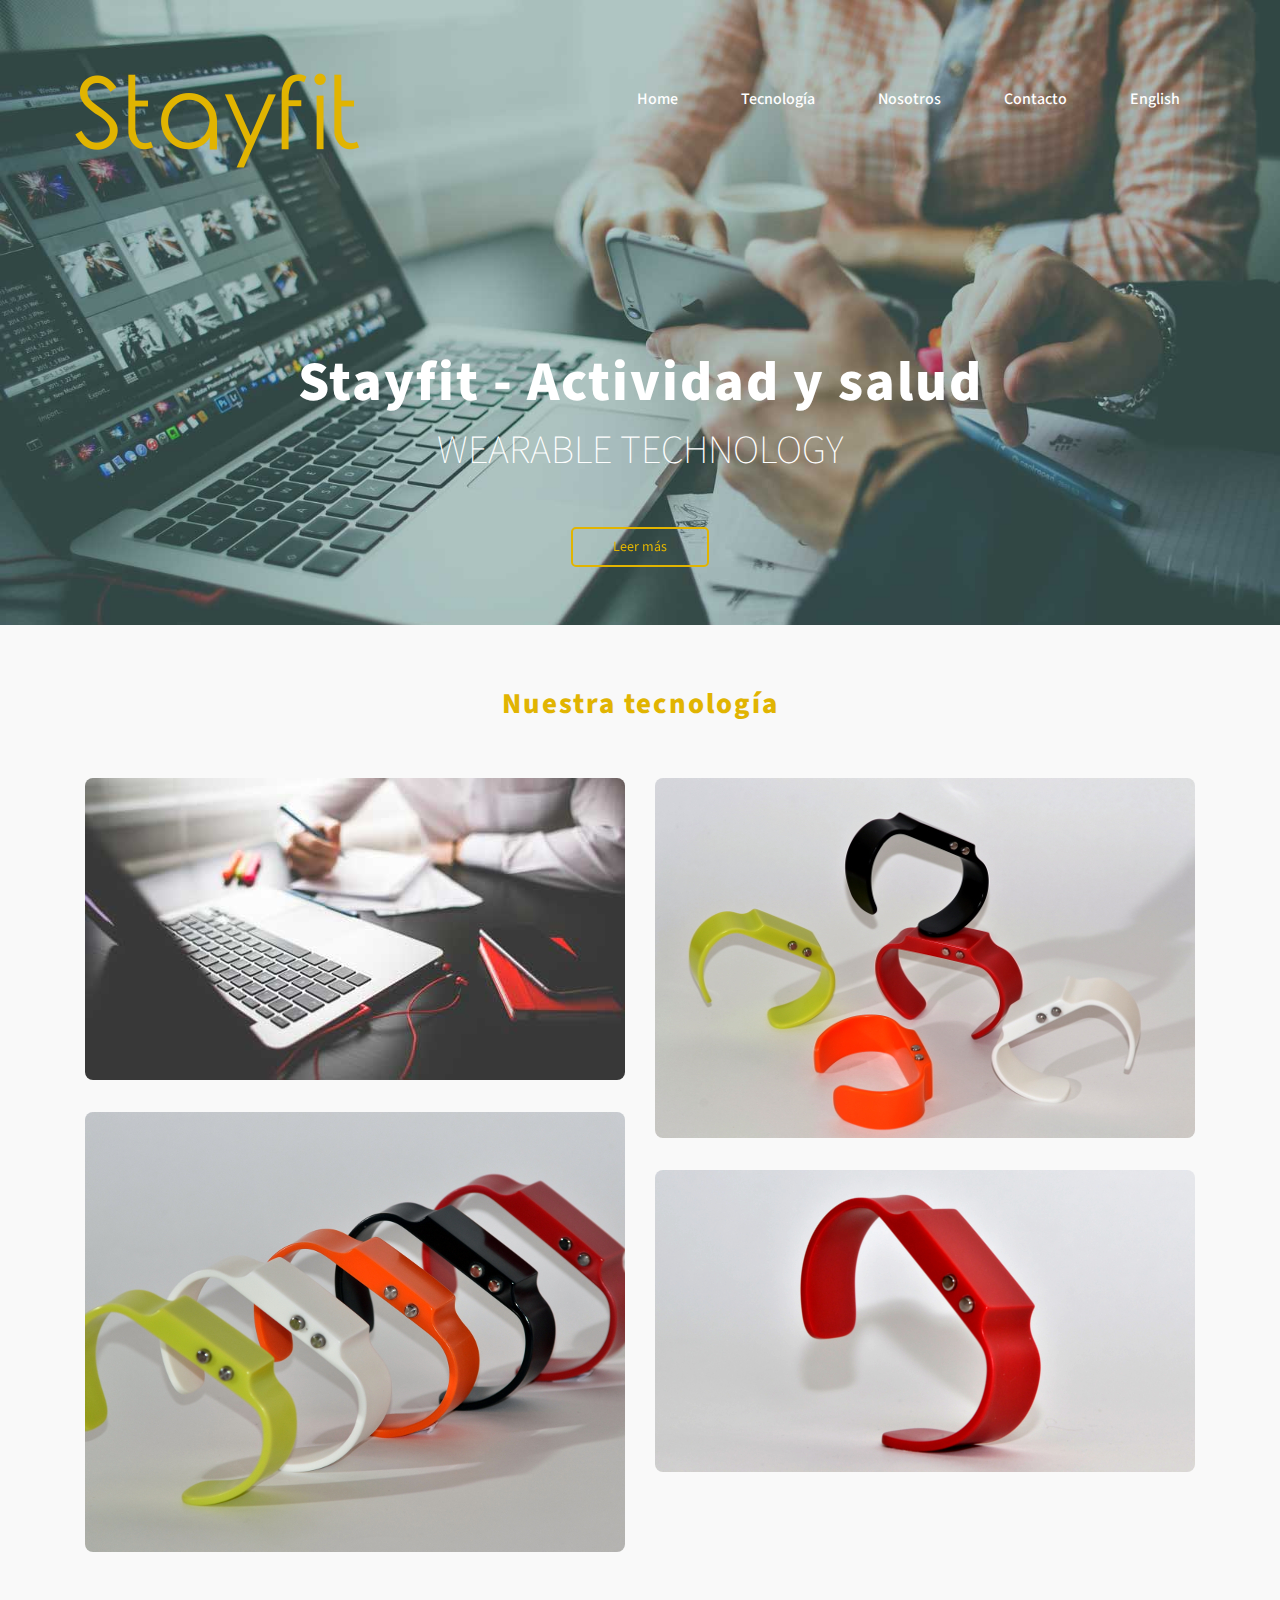
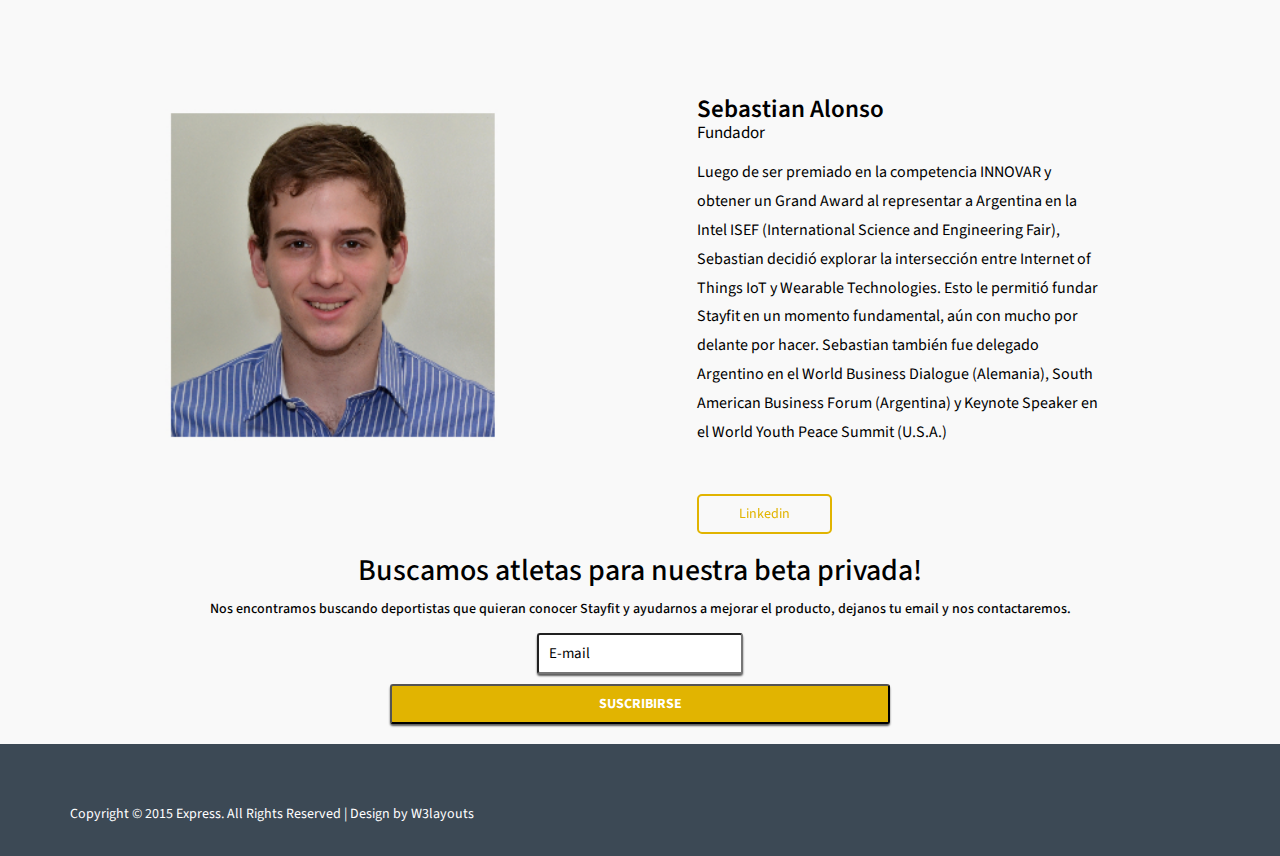
==== index.html @ b3aa637e "added language buttons" ====
<!--
Author: W3layouts
Author URL: http://w3layouts.com
License: Creative Commons Attribution 3.0 Unported
License URL: http://creativecommons.org/licenses/by/3.0/
-->
<!DOCTYPE html>
<html>
<head>
<title>Stayfit - La mejor manera de controlar tu actividad y cuidar tu salud</title>
<link href="css/bootstrap.css" rel="stylesheet" type="text/css" media="all" />
<link href="css/style.css" rel="stylesheet" type="text/css" media="all" />
<link href='http://fonts.googleapis.com/css?family=Source+Sans+Pro:200,300,400,600,700,900,200italic,300italic,400italic,600italic,700italic,900italic' rel='stylesheet' type='text/css'>
<!-- js -->
<script src="js/jquery-1.11.1.min.js"></script>
<!-- //js -->
<!-- for-mobile-apps -->
<meta name="viewport" content="width=device-width, initial-scale=1">
<meta http-equiv="Content-Type" content="text/html; charset=utf-8" />
<meta name="keywords" content="Express Responsive web template, Bootstrap Web Templates, Flat Web Templates, Andriod Compatible web template, 
Smartphone Compatible web template, free webdesigns for Nokia, Samsung, LG, SonyErricsson, Motorola web design" />
<script type="application/x-javascript"> addEventListener("load", function() { setTimeout(hideURLbar, 0); }, false);
		function hideURLbar(){ window.scrollTo(0,1); } </script>
<!-- //for-mobile-apps -->
<!-- start-smoth-scrolling -->
<script type="text/javascript" src="js/move-top.js"></script>
<script type="text/javascript" src="js/easing.js"></script>
<script type="text/javascript">
	jQuery(document).ready(function($) {
		$(".scroll").click(function(event){		
			event.preventDefault();
			$('html,body').animate({scrollTop:$(this.hash).offset().top},1000);
		});
	});
</script>
<!-- start-smoth-scrolling -->
</head>
<body>
<!-- banner -->
	<div class="banner">
		<div class="container">
			<div class="header">
				<div class="logo">
					<a href="index.html"><img src="images/logo.png" alt=" " /></a>
				</div>
				<div class="logo-right">
					<span class="menu"><img src="images/menu.png" alt=" "/></span>
						<nav class="cl-effect-1">
							<ul class="nav1">
								<li class="cap"><a href="index.html" class="act">Home</a></li>
								<li><a href="#portfolio" class="scroll">Tecnología</a></li>
								<li><a href="#about" class="scroll">Nosotros</a></li>
								<li><a href="#optin" class="scroll">Contacto</a></li>
								<li><a href="/en">English</a></li>
							</ul>
						</nav>
				</div>
				<div class="clearfix"> </div>
			</div>
			<!-- script for menu -->
					<script> 
						$( "span.menu" ).click(function() {
						$( "ul.nav1" ).slideToggle( 300, function() {
						 // Animation complete.
						});
						});
					</script>
				<!-- //script for menu -->
			<div class="banner-info">
				<h1>Stayfit - Actividad y salud</h1>
				<p>Wearable Technology</p>
				<div class="read">
					<a href="#" class="hvr-rectangle-out">Leer más</a>
				</div>
			</div>
		</div>
	</div>
<!-- //banner -->
<!-- portfolio -->
	<div id="portfolio" class="portfolio">
		<div class="container">
			<h2>Nuestra tecnología</h2>
			<div class="portfolio-grids">
				<div class="col-md-6 portfolio-grid">	
					<div class="portfolio-grid1">
					<a class="b-link-stripe b-animate-go"  title="">
						<img class="one" src="images/1.jpg" alt=" " title="Science Laboratory" />
						<div class="b-wrapper">
							<h2 class="b-animate b-from-left    b-delay03 ">
								<div class="text-info">
									<h4>Comunidad</h4>
									<p>Estudiá tu rendimiento y planteate desafíos con nuestra app de android. A través de nuestra plataforma podrás correr con tu equipo de amigos y competir en las mejores carreras exclusivas de Stayfit!</p>
								</div>
							</h2>
						</div>
					</a>
					</div>
					<div class="portfolio-grid1">
					<a class="b-link-stripe b-animate-go"  title="">
						<img class="one" src="images/4.jpg" alt=" " title="Science Laboratory" />
						<div class="b-wrapper">
							<h2 class="b-animate b-from-left    b-delay03 ">
								<div class="text-info text-info4">
									<h4>Filosofía Laufzeit</h4>
									<p>Entendemos que a la hora de entrenar necesitas confiar en la tecnología. Nosotros conocemos la situación y preparamos todos nuestros dispositivos con los mas altos niveles de calidad para que siempre puedas confiar en ellos.</p>
								</div>
							</h2>
						</div>
					</a>
					</div>
				</div>
				<div class="col-md-6 portfolio-grid">
					<div class="portfolio-grid1">
					<a class="b-link-stripe b-animate-go"  title="">
						<img class="one" src="images/2.jpg" alt=" " title="Science Laboratory" />
						<div class="b-wrapper">
							<h2 class="b-animate b-from-left    b-delay03 ">
								<div class="text-info text-info2 Forest">
									<h4>Tecnología para todos los días</h4>
									<p>Nuestras pulseras poseen todos los sensores necesarios para que entiendas al máximo tu actividad. Desde acelerómetros a sensores de actividad cardíaca, Stayfit es el compañero ideal para conocer tu actividad física, la calidad de tu sueño y mucho mas.</p>
								</div>
							</h2>
						</div>
					</a>
					</div>
					<div class="portfolio-grid1">
					<a class="b-link-stripe b-animate-go"  title="">
						<img class="one" src="images/3.jpg" alt=" " title="Science Laboratory" />
						<div class="b-wrapper">
							<h2 class="b-animate b-from-left    b-delay03 ">
								<div class="text-info asd">
									<h4>Diseño y simpleza</h4>
									<p>Nuestra misión desde el comienzo fue poner el ojo en lo importante y quitar todo aquello que sobra. Stayfit no es un reloj. Stayfit es el compañero de una vida mas inteligente, en donde tomamos control completo de nuestra salud.</p>
								</div>
							</h2>
						</div>
					</a>
					</div>
				</div>
				<div class="clearfix"> </div>
			</div>
		</div>
	</div>
<link rel="stylesheet" href="css/swipebox.css">
	<script src="js/jquery.swipebox.min.js"></script> 
		<script type="text/javascript">
			jQuery(function($) {
				$(".swipebox").swipebox();
			});
		</script>
<!-- //portfolio -->
<!-- about -->
	<div id="about" class="about">
		<div class="container">
			<div class="about-info">
				<h3>Sebastian Alonso
					<span>Fundador</span></h3>
				<p>Luego de ser premiado en la competencia INNOVAR y obtener un Grand Award al representar a Argentina en la Intel ISEF (International Science and Engineering Fair), Sebastian decidió explorar la intersección entre Internet of Things IoT y Wearable Technologies. Esto le permitió fundar Stayfit en un momento fundamental, aún con mucho por delante por hacer. Sebastian también fue delegado Argentino en el World Business Dialogue (Alemania), South American Business Forum (Argentina) y Keynote Speaker en el World Youth Peace Summit (U.S.A.)</p>
				<div class="read">
					<a href="https://ar.linkedin.com/in/alonsebastian" class="hvr-rectangle-out scroll">Linkedin</a>
				</div>
			</div>
		</div>
	</div>
<!-- //about -->
<!-- Begin MailChimp Signup Form -->
<div id="optin" style="width: 100%; margin:0 auto">
<form action="//alonsebastian.us11.list-manage.com/subscribe/post?u=c02262a2a8865c7e4fb84cb01&amp;id=b937e9f103" method="post" id="mc-embedded-subscribe-form" name="mc-embedded-subscribe-form" class="validate" target="_blank" novalidate>
    <div id="mc_embed_signup_scroll">
<center>
	<h2>Buscamos atletas para nuestra beta privada!</h2>
	<h5 style="padding-top: 15px; padding-bottom:15px; width:80%;">Nos encontramos buscando deportistas que quieran conocer Stayfit y ayudarnos a mejorar el producto, dejanos tu email y nos contactaremos.</h3>
	<input type="email" value="E-mail" name="EMAIL" class="email" id="mce-EMAIL" onfocus="if(this.value==this.defaultValue)this.value='';" onblur="if(this.value=='')this.value=this.defaultValue;">

		<div class="response" id="mce-error-response" style="display:none"></div>
		<div class="response" id="mce-success-response" style="display:none"></div>

    <div style="position: absolute; left: -5000px;"><input type="text" name="b_c02262a2a8865c7e4fb84cb01_b937e9f103" tabindex="-1" value=""></div>
    <div class="clear"><input type="submit" value="Suscribirse" name="subscribe" id="mc-embedded-subscribe" class="button"></div>
    </div>
</center>
</form>
</div>

<!--End mc_embed_signup-->
<!-- footer -->
	<div class="footer">
		<div class="container">
			<div class="footer-left">
				<p>Copyright © 2015 Express. All Rights Reserved | Design by<a href="http://w3layouts.com/"> W3layouts</a></p>
			</div>
<!--
			<div class="footer-right">
				<ul>
					<li><a href="#" class="twitter"> </a></li>
					<li><a href="#" class="in"> </a></li>
					<li><a href="#" class="dribble"> </a></li>
					<li><a href="#" class="be"> </a></li>
				</ul>
			</div>
-->
			<div class="clearfix"> </div>
		</div>
	</div>
<!-- //footer -->
<!-- here stars scrolling icon -->
	<script type="text/javascript">
		$(document).ready(function() {
			/*
				var defaults = {
				containerID: 'toTop', // fading element id
				containerHoverID: 'toTopHover', // fading element hover id
				scrollSpeed: 1200,
				easingType: 'linear' 
				};
			*/
								
			$().UItoTop({ easingType: 'easeOutQuart' });
								
			});
	</script>
<!-- //here ends scrolling icon -->
</body>
</html>
---- css/style.css ----
/*--
Author: W3layouts
Author URL: http://w3layouts.com
License: Creative Commons Attribution 3.0 Unported
License URL: http://creativecommons.org/licenses/by/3.0/
--*/
html, body{
    font-size: 100%;
	background:	#fff;
	font-family: 'Source Sans Pro', sans-serif;
}
body a{
	transition: 0.5s all ease;
	-webkit-transition: 0.5s all ease;
	-moz-transition: 0.5s all ease;
	-o-transition: 0.5s all ease;
	-ms-transition: 0.5s all ease;
}
h1,h2,h3,h4,h5,h6{
	margin:0;			   
}
p{
	margin:0;
}
ul,label{
	margin:0;
	padding:0;
}
body a:hover{
	text-decoration:none;
}
/*-- banner --*/
.banner{
	background:url(../images/banner.jpg) no-repeat 0px 0px;
	background-size:cover;
	-webkit-background-size:cover;
	-moz-background-size:cover;
	-ms-background-size:cover;
	-o-background-size:cover;
	min-height:625px;
}
.header{
	padding:2em 0;
}
.logo{
	float:left
}
.logo a{
	display:block;
}
.logo-right{
	float:right;
}
.logo-right span{
	display:none;
}
.logo-right ul{
	padding:3.5em 0 0 0em;
	margin:0;
}
.logo-right ul li{
	display:inline-block;
	margin:0 15px;
}
.logo-right ul li a{
	font-size:16px;
	text-decoration:none;
	color:#fff;
	font-weight:500;
	
}
.logo-right ul li a:hover{
	color: #e1b401;
	text-decoration:none;
}
.banner-info{
	padding:8em 0 0;
	text-align:center;
}
.banner-info h1{
	font-size: 3.5em;
	margin: 0;
	color: #fff;
	
	font-weight: 800;
	letter-spacing: 2px;
}
.banner-info p{
	font-size: 2.5em;
	margin: .2em 0 0;
	color: #fff;
	
	text-transform: uppercase;
	font-weight: 100;
}
.read{
	margin:3em 0 0;
}
.read a{
	padding: 8px 40px;
	color: #e1b401;
	font-size: 14px;
	text-decoration:none;
	border:2px solid #e1b401;
	border-radius:5px;
	-webkit-border-radius:5px;
	-moz-border-radius:5px;
	-o-border-radius:5px;
	-ms-border-radius:5px;
	
}
.read a:hover{
	text-decoration:none;
	color:#fff;
}
/*-- effect for nav --*/
.cl-effect-1 a::before,
.cl-effect-1 a::after {
	display: inline-block;
	opacity: 0;
	-webkit-transition: -webkit-transform 0.3s, opacity 0.2s;
	-moz-transition: -moz-transform 0.3s, opacity 0.2s;
	transition: transform 0.3s, opacity 0.2s;
}

.cl-effect-1 a::before {
	margin-right: 10px;
	content: '[';
	-webkit-transform: translateX(20px);
	-moz-transform: translateX(20px);
	transform: translateX(20px);
}

.cl-effect-1 a::after {
	margin-left: 10px;
	content: ']';
	-webkit-transform: translateX(-20px);
	-moz-transform: translateX(-20px);
	transform: translateX(-20px);
}

.cl-effect-1 a:hover::before,
.cl-effect-1 a:hover::after,
.cl-effect-1 a:focus::before,
.cl-effect-1 a:focus::after {
	opacity: 1;
	-webkit-transform: translateX(0px);
	-moz-transform: translateX(0px);
	transform: translateX(0px);
}
/*-- //effect --*/
/* Rectangle Out */
.hvr-rectangle-out {
  display: inline-block;
  vertical-align: middle;
  -webkit-transform: translateZ(0);
  transform: translateZ(0);
  box-shadow: 0 0 1px rgba(0, 0, 0, 0);
  -webkit-backface-visibility: hidden;
  backface-visibility: hidden;
  -moz-osx-font-smoothing: grayscale;
  position: relative;
  background:none;
  -webkit-transition-property: color;
  transition-property: color;
  -webkit-transition-duration: 0.3s;
  transition-duration: 0.3s;
}
.hvr-rectangle-out:before {
  content: "";
  position: absolute;
  z-index: -1;
  top: 0;
  left: 0;
  right: 0;
  bottom: 0;
  background:#e1b401;
  -webkit-transform: scale(0);
  transform: scale(0);
  -webkit-transition-property: transform;
  transition-property: transform;
  -webkit-transition-duration: 0.3s;
  transition-duration: 0.3s;
  -webkit-transition-timing-function: ease-out;
  transition-timing-function: ease-out;
	border-radius:5px;
	-webkit-border-radius:5px;
	-moz-border-radius:5px;
	-o-border-radius:5px;
	-ms-border-radius:5px;
}
.hvr-rectangle-out:hover, .hvr-rectangle-out:focus, .hvr-rectangle-out:active {
  color: white;
}
.hvr-rectangle-out:hover:before, .hvr-rectangle-out:focus:before, .hvr-rectangle-out:active:before {
  -webkit-transform: scale(1);
  transform: scale(1);
}
/*-- //banner --*/
/*-- portfolio --*/
.portfolio{
	padding:4em 0;
	background:#f9f9f9;
}
.portfolio h2,.contact h2{
	color:#e1b401;
	font-size:1.8em;
	text-align:center;
	margin:0 0 2em;
	
	font-weight: 800;
	letter-spacing: 2px;
}
.portfolio-grid img{
	width:100%;
	border-radius:8px;
	-webkit-border-radius:8px;
	-moz-border-radius:8px;
	-o-border-radius:8px;
	-ms-border-radius:8px;
}
.portfolio-grid1:nth-child(2){
	margin:2em 0 0;
}
.portfolio-grid1:nth-child(4){
	margin:2em 0 0;
}
/* lt-ie9 */
.b-link-stripe:hover .b-line{
	visibility:visible;
}
.b-link-stripe .b-line1{
	left:0;
}
.b-link-stripe .b-line2{
	left:20%;
	transition-delay:0.1s !important;
	-moz-transition-delay:0.1s !important;
	-ms-transition-delay:0.1s !important;
	-o-transition-delay:0.1s !important;
	-webkit-transition-delay:0.1s !important;
}
.b-link-stripe .b-line3{
	left:40%;
	transition-delay:0.2s !important;
	-moz-transition-delay:0.2s !important;
	-ms-transition-delay:0.2s !important;
	-o-transition-delay:0.2s !important;
	-webkit-transition-delay:0.2s !important;
}
.b-link-stripe .b-line4{
	left:60%;
	transition-delay:0.3s !important;
	-moz-transition-delay:0.3s !important;
	-ms-transition-delay:0.3s !important;
	-o-transition-delay:0.3s !important;
	-webkit-transition-delay:0.3s !important;
}
.b-link-stripe .b-line5{
	left:80%;
	transition-delay:0.4s !important;
	-moz-transition-delay:0.4s !important;
	-ms-transition-delay:0.4s !important;
	-o-transition-delay:0.4s !important;
	-webkit-transition-delay:0.4s !important;
}
.b-link-stripe:hover .b-line{
	opacity:1;
}

/*----- Strip -----*/
.b-link-stripe{
	position:relative;
	display:flex;
	vertical-align:top;
	font-weight: 300;
	overflow:hidden;
}
.b-link-stripe .b-wrapper{
	position:absolute;
	width:100%;
	height:100%;
	top:0;
	left:0;
	overflow:hidden;
}
.b-link-stripe .b-line{
	position:absolute;
	top:0;
	bottom:0;
	width:20%;
	background:rgba(15, 207, 140, 0.9);
	transition:all 0.5s linear;
	-moz-transition:all 0.5s linear;
	-ms-transition:all 0.5s linear;
	-o-transition:all 0.5s linear;
	-webkit-transition:all 0.5s linear;
	opacity:0;
	visibility:hidden;	/* lt-ie9 */
}
/*-- portfolio-img --*/
.b-animate-go{
	text-decoration:none;
}
.b-animate{
	transition: all 0.5s;
	-moz-transition: all 0.5s;
	-ms-transition: all 0.5s;
	-o-transition: all 0.5s;
	-webkit-transition: all 0.5s;
	visibility: hidden;
	
}
.b-animate img{
	margin-top:-40px;
	display: -webkit-inline-box;
}
/* lt-ie9 */
.b-animate-go:hover .b-animate{
	visibility:visible;
}
.b-from-left{
	position:relative;
	left:-100%;
}
.b-animate-go:hover .b-from-left{
	left:0;
}
.b-wrapper:hover {
	background:rgba(225, 180, 1, 0.64);
	transition: 0.5s all;
	-webkit-transition: 0.5s all;
	-o-transition: 0.5s all;
	-moz-transition: 0.5s all;
	-ms-transition: 0.5s all;
}
.text-info{
	padding:3.5em 0 0;
}
.text-info1{
	padding:8.5em 0 0;
}
.text-info4{
	padding:6.9em 0 0;
}
.text-info2{
	padding:5.5em 0 0;
}
.text-info h4{
	color: #fff;
	font-size: 27px;
	letter-spacing: 0px;
	margin: 0 0 0.3em;
	
	font-weight: 600;
}
.text-info p{
	color: #fff;
	font-size: 13px;
	margin: 0;
	
	font-weight: 400;
	letter-spacing: 0px;
}
/*-- //portfolio --*/
/*-- about --*/
.about{
	background:url(../images/5.jpg) no-repeat 0px 0px;
	background-size:cover;
	-webkit-background-size:cover;
	-moz-background-size:cover;
	-ms-background-size:cover;
	-o-background-size:cover;
	min-height:500px;
}
.about-info{
	margin: 5em 0em 0 0em;
	float: right;
	width: 45%;
}
.about h3{
	color:#000;
	font-size:25px;
	margin:0;
	
	font-weight: 600;
}
.about h3 span{
	display:block;
	font-weight:normal;
	font-size:17px;
}
.about-info p{
	color:#000;
	font-size: 16px;
	line-height: 1.8em;
	margin:1em 0 2em;
	
	width:80%;
	font-weight: 400;
}
.read1 a{
	padding: 8px 40px;
  color: #fff;
  font-size: 14px;
  text-decoration: none;
  border: 2px solid #fff;
  border-radius: 5px;
  -webkit-border-radius: 5px;
  -moz-border-radius: 5px;
  -o-border-radius: 5px;
  -ms-border-radius: 5px;
	
}
.read1 a:hover{
	text-decoration:none;
	color:#fff;
}
/*-- //about --*/
/*-- contact --*/
.contact{
	padding:4em 0;
	background:#f9f9f9;
}
.contact-info ul li.first,.contact-info ul li.second {
  border: none;
  list-style: none;
  margin-bottom:25px;
}
.position{
  position:relative;
}
.dot1{
	position:absolute;
	top: 4%;
	left:3.6%;
}
.dot1 span{
	background: url(../images/dot.png) no-repeat 0px 0px;
	display: block;
	height: 30px;
	width: 24px;
}
.dot{
	position:absolute;
	top: 17%;
	left:7.7%;
}
.dot span{
	background: url(../images/dot.png) no-repeat 0px 0px;
	display: block;
	height: 30px;
	width: 24px;
}
.user {
  background:url(../images/men.png) no-repeat -3px 1px #3c4955;
}
.icon, .icon2 {
  height:45px;
  width: 40px;
  display: block;
  float: left;
  border-top-left-radius: 5px;
  -o-border-top-left-radius: 5px;
  -moz-border-top-left-radius: 5px;
  -webkit-border-top-left-radius: 5px;
  border-border-bottom-left-radius: 5px;
  -o-border-bottom-left-radius: 5px;
  -moz-border-bottom-left-radius: 5px;
  -webkit-border-bottom-left-radius: 5px;
   
}
.contact input[type="text"], .contact textarea {
  width: 87%;
  padding: 11.5px 20px;
  color: #a6a5a5;
  font-size: 13px;
  font-weight: 700;
  outline: none;
  background: #f1f1f1;
  font-weight: 600;
  border: 2px solid #3c4955;
  border-left: none;
  border-top-right-radius: 5px;
  -o-border-top-right-radius: 5px;
  -moz-border-top-right-radius: 5px;
  -webkit-border-top-right-radius: 5px;
  -ms-border-bottom-right-radius: 5px;
  -o-border-bottom-right-radius: 5px;
  -moz-border-bottom-right-radius: 5px;
  -webkit-border-bottom-right-radius: 5px;
   
}
.contact textarea {
	resize:none;
	min-height:200px;
	width:94%;
}
.contact input[type="submit"] {
  font-size: 13px;
  font-weight: 500;
  color: #fff;
  cursor: pointer;
  outline: none;
  padding: 10px 10px;
  border:none;
  background:#e1b401;
  border-radius:5px;
  -o-border-radius:5px;
  -webkit-border-radius:5px;
  -moz-border-radius:5px;
  margin-right: 1.6em;
  width:100%;
  
  letter-spacing:2px;
  transition: 0.5s all ease;
	-webkit-transition: 0.5s all ease;
	-moz-transition: 0.5s all ease;
	-o-transition: 0.5s all ease;
	-ms-transition: 0.5s all ease;
}
.contact input[type="submit"]:hover{
	background:#3C4955;
	color:#e1b401;
}
.email {
  background: url(../images/message.png) no-repeat 0px 8px #3c4955;
}
.msg{
	background:url(../images/pen.png) no-repeat 2px 6px #3c4955;
	min-height:200px;
}
.contact-info{
	width:60%;
	margin:0 auto;
}
.first{
	float:left;
	width: 47.66666%;
}
.first:nth-child(2){
	margin-left:1.95em;
}
/*-- //contact --*/
/*-- footer --*/
.footer{
	padding:2em 0;
	background:#3c4955;
}
.footer-left{
	float:left;
}
.footer-left p{
	color:#fff;
	font-size:14px;
	margin:2em 0 0;
	
}
.footer-left p a{
	color:#fff;
}
.footer-left p a:hover{
	color:#48bf72;
	text-decoration:underline;
}
.footer-right{
	float:right;
}
.footer-right ul{
	padding:0;
	margin:0;
}
.footer-right ul li{
	display:inline-block;
	margin:0 10px;
}
.footer-right ul li a.twitter{
	background: url(../images/img-sp.png) no-repeat -93px -10px;
	display: block;
	width: 52px;
	height: 59px;
}
.footer-right ul li a.twitter:hover{
	background: url(../images/img-sp.png) no-repeat -14px -10px;
	display: block;
}
.footer-right ul li a.in{
	background: url(../images/img-sp.png) no-repeat -93px -79px;
	display: block;
	width: 52px;
	height: 59px;
}
.footer-right ul li a.in:hover{
	background: url(../images/img-sp.png) no-repeat -14px -79px;
	display: block;
}
.footer-right ul li a.dribble{
	background: url(../images/img-sp.png) no-repeat -93px -147px;
	display: block;
	width: 52px;
	height: 59px;
}
.footer-right ul li a.dribble:hover{
	background: url(../images/img-sp.png) no-repeat -16px -147px;
	display: block;
}
.footer-right ul li a.be{
	background: url(../images/img-sp.png) no-repeat -93px -217px;
	display: block;
	width: 52px;
	height: 59px;
}
.footer-right ul li a.be:hover{
	background: url(../images/img-sp.png) no-repeat -16px -217px;
	display: block;
}
/*-- //footer --*/
/*-- to-top --*/
#toTop {
	display: none;
	text-decoration: none;
	position: fixed;
	bottom: 20px;
	right: 2%;
	overflow: hidden;
	z-index: 999; 
	width: 32px;
	height: 32px;
	border: none;
	text-indent: 100%;
	background: url(../images/arrow.png) no-repeat 0px 0px;
}
#toTopHover {
	width: 32px;
	height: 32px;
	display: block;
	overflow: hidden;
	float: right;
	opacity: 0;
	-moz-opacity: 0;
	filter: alpha(opacity=0);
}
/*-- //to-top --*/
/*-----start-responsive-design------*/
@media (max-width:1280px){
	.dot {
	  left: 8%;
	}
	.dot1 {
	  left: 3.9%;
	}
}
@media (max-width:1024px){
	.banner-info h1 {
		font-size: 3em;
	}
	.banner-info p {
		font-size: 2em;
	}
	.banner-info {
		padding: 7em 0 0;
	}
	.banner {
	  min-height: 565px;
	}
	.about-info p {
		width: 100%;
	}
	.about-info {
	  margin: 2em 0em 0 0em;
	  width: 37%;
	}
	.about {
	  min-height: 320px;
	}
	.contact-info {
		width: 70%;
	}
	.first:nth-child(2) {
	  margin-left: 1.8em;
	}
	.contact textarea {
	  width: 93.5%;
	}
}
@media (max-width:768px){
	.logo-right ul li {
	  margin: 0 5px;
	}
	.banner-info h1 {
	  font-size:2em;
	}
	.banner-info {
	  padding: 5em 0 0;
	}
	.banner-info p {
	  font-size: 1.9em;
	}
	.banner {
	  min-height: 500px;
	}
	.b-link-stripe {
		display: inline-block;
	}
	.portfolio-grid1:nth-child(2) {
	  margin:1em 0;
	}
	.text-info h4 {
		font-size: 24px;
	}
	.text-info {
	  padding:5em 0 0;
	}
	.portfolio-grid {
	  width: 50%;
	  float: left;
	}
	.text-info1 {
	  padding: 8em 0 0;
	}
	.Forest{
		padding:5em 0 0;
	}
	.about-info {
	  margin: 4em 0em 0 0em;
	  width: 100%;
	  float: none;
	  text-align: center;
	}
	.read1 a {
	  color: #fff;
	  border: 2px solid #fff;
	}
	.contact-info {
	  width: 90%;
	}
	.footer-left {
	  float: none;
	  text-align: center;
	  margin-bottom: 1em;
	}
	.footer-right {
	  float: none;
	  text-align: center;
	}
	.asd {
	  padding: 4em 0 0;
	}
}
@media (max-width:736px){
	.contact input[type="text"], .contact textarea {
		width: 86%;
	}
	.first {
       width: 46%;
     }
	.first:nth-child(2) {
	  margin-left: 2.65em;
	}
	.contact textarea {
	  width: 93.5%;
	}
}
@media (max-width:667px){
	.logo-right ul {
	  padding: 3em 0 0 0em;
	}
	.banner-info h1 {
	  font-size: 2.4em;
	}
	.banner-info p {
	  font-size: 1.3em;
	}
	.text-info {
	  padding: 4.5em 0 0;
	}
	.text-info1 {
	  padding: 8em 0 0;
	}
	.contact-info {
	  width:98%;
	}
	.contact textarea {
	  width: 93%;
	}
	.first:nth-child(2) {
	  margin-left: 2.5em;
	}
}
@media (max-width: 640px){
	.logo-right ul li {
	  margin: 0;
	}
	.header {
	  padding: 1em 0;
	}
	.banner-info h1 {
	  font-size:1.8em;
	}
	.banner-info {
	  padding: 4em 0 0;
	}
	.banner {
	  min-height: 395px;
	}
	.portfolio,.contact {
	  padding: 3em 0;
	}
	.text-info1 {
	  padding: 8em 0 0;
	}
	.Forest{
		padding:5em 0 0;
	}
	.contact input[type="text"], .contact textarea {
	  width: 84%;
	}
	.first:nth-child(2) {
	  margin-left: 2.4em;
	}
	.dot {
	  left: 9.5%;
	}
	 .contact textarea {
	    width: 91.5%;
	}
	.dot1 {
	  left: 4.5%;
	}
	.asd {
	  padding: 4em 0 0;
	}
	.about {
      min-height: 370px;
    }
}
@media (max-width: 600px){
	.contact input[type="text"], .contact textarea {
	  width: 84%;
	}
	.first:nth-child(2) {
	  margin-left: 2.3em;
	}
	 .contact textarea {
	  width: 92%;
	}
}
@media (max-width:568px){
	.contact input[type="text"], .contact textarea {
	  width: 83%;
	}
	.first:nth-child(2) {
	  margin-left: 2.1em;
	}
	.contact-info {
	  width: 97%;
	}
	 .contact textarea {
	  width: 92%;
	}
}
@media (max-width:480px){
	.logo {
	  float: left;
	  width: 29%;
	}
	.banner-info {
      padding: 2em 0 0;
    }
	.logo img{
		width:100%;
	}
	.logo-right ul.nav1 li {
		display: inline-block;
		margin: 0;
		width: 100%;
		padding: 17px 1em;
		text-align: center;
		}
	.logo-right ul {
		position: absolute;
		padding: 0;
		margin: 0;
		left: 2%;
		width: 96%;
		z-index: 999;
		}
	span.menu {
		display: block;
		cursor: pointer;
		width: 100%;
		position: relative;
		text-align:right;
		margin: 3px 0;
		}
	ul.nav1{
		display:none;
		background:#48BF72;
		margin-top:2em;
		}
	.logo-right {
	  margin-top: 1.2em;
	}
	.banner-info h1 {
	  font-size: 1.5em;
	}
	.banner-info p {
	  font-size: 1.2em;
	}
	.read a,.read1 a {
	  padding: 7px 30px;
	  font-size: 13px;
	}
	.read {
	  margin: 2em 0 0;
	}
	.banner {
	   min-height: 330px;
	}
	.portfolio, .contact {
	}
    .portfolio h2, .contact h2 {
		margin: 0 0 1em;
	}
	.about h3 {
		font-size: 20px;
	}
	.about-info {
		margin: 2em 0em 0 0em;
	}
	.about h3 span {
	  font-size: 16px;
	}
	.about {
	  min-height: 360px;
	}
	.first {
	  width: 100%;
	  float: none;
	}
	.contact input[type="text"], .contact textarea {
	  width: 90%;
	}
	.dot {
	  left: 6.3%;
	}
	.first:nth-child(2) {
	  margin-left: 0;
	}
	.contact textarea {
	  width: 90%;
	}
	.dot1 {
	  left: 6.4%;
	}
	.footer {
		padding: 0em 0 2em;
	}
	.logo-right ul li a:hover {
		color: #000;
	}
	.col-md-6.portfolio-grid {
      padding: 0 5px;
    }
}
@media (max-width: 414px){
	.contact input[type="text"], .contact textarea {
	  width: 88%;
	}
	.logo {
	  width: 35%;
	}
}
@media (max-width:384px){
	.contact input[type="text"], .contact textarea {
	  width: 87%;
	}
	.contact-info {
	  width: 96%;
	}
}
@media (max-width:320px){
	.logo-right span img {
	  width: 100%;
	}
	.logo-right {
	  width: 15%;
	}
	.logo {
	  width: 42%;
	}
	.logo-right {
	  margin-top: 1em;
	}
	.banner-info h1 {
	  font-size: 1.3em;
	  letter-spacing: 0px;
	}
	.banner-info {
	  padding: 3em 0 0;
	}
	.banner-info p {
	  font-size: 1em;
	}
	.read a, .read1 a {
	  padding: 5px 15px;
	  font-size: 11px;
	}
	.read {
	  margin: 1.5em 0 0;
	}
	.banner {
	  min-height: 285px;
	}
	.portfolio h2, .contact h2 {
	  font-size: 1.6em;
	  letter-spacing: 0px;
	}
	.text-info h4 {
	  margin: 0 0 .1em;
	  font-size: 20px;
	}
	.text-info {
	  padding: 3em 0 0;
	}
	.text-info1 {
	  padding: 5.5em 0 0;
	}
	.Forest {
	  padding: 3em 0 0;
	}
	.about {
	  min-height:430px;
	}
	.contact input[type="text"], .contact textarea {
	  width: 84%;
	}
	.dot {
	  left: 9.9%;
	}
	.dot1 {
	  left: 9.8%;
	}
	.contact-info ul li.first, .contact-info ul li.second {
	  margin-bottom: 13px;
	}
	.asd {
	  padding: 2em 0 0;
	}
	.col-md-6.portfolio-grid {
	  padding:2px;
	}
	.footer-right ul li{
	  margin:0 5px;
    }
    .about h3 {
	  color: #fff;
	}
   .about p{
	  color: #fff;
   }
}
#optin {
	background: #f9f9f9 url(images/gloss.png) no-repeat bottom center;
	color: #000;
	padding: 20px 15px;
}
	#optin input {
		font-size: 15px;
		margin-bottom: 10px;
		padding: 8px 10px;
		border-radius: 3px;
		-moz-border-radius: 3px;
		-webkit-border-radius: 3px;
		box-shadow: 0 2px 2px #5a5a5a;
		-moz-box-shadow: 0 2px 2px #5a5a5a;
		-webkit-box-shadow: 0 2px 2px #5a5a5a
	}
		#optin input.email { background: #fff 10px center;}
		#optin input[type="submit"] {
			background: #e1b401 repeat-x top;
			color: #fff;
			cursor: pointer;
			font-size: 14px;
			font-weight: bold;
			padding: 8px 0;
			text-transform: uppercase;
			width: 40%;
			margin:0 auto;
		}
---- css/swipebox.css ----
.swipebox-overflow-hidden {
  overflow: hidden!important;
}

#swipebox-overlay img {
  border: none!important;
  width:50% !important;
}

#swipebox-overlay {
  width: 100%!important;
  height: 100%;
  position: fixed;
  top: 0;
  left: 0;
  opacity: 0;
  z-index: 9999;
  overflow: hidden;
  display: none;
  -webkit-user-select: none;
  -moz-user-select: none;
  user-select: none;
}

#swipebox-slider {
  height: 100%;
  left: 0;
  top: 0;
  width: 100%;
  white-space: nowrap;
  position: absolute;
}

#swipebox-slider .slide {
  background: url(../images/loader.gif) no-repeat center center;
  height: 100%;
  line-height: 1px;
  text-align: center;
  width: 100%;
  display: inline-block;
}

#swipebox-slider .slide:before {
  content: "";
  display: inline-block;
  height: 50%;
  width: 1px;
  margin-right: -1px;
}

#swipebox-slider .slide img {
  display: inline-block;
  max-height: 100%;
  max-width: 100%;
  width: auto;
  height: auto;
  vertical-align: middle;
}

#swipebox-action, #swipebox-caption {
  position: absolute;
  left: 0;
  z-index: 999;
  height: 50px;
  width: 100%;
}

#swipebox-action {
  bottom: -50px;
}
#swipebox-action.visible-bars {
  bottom: 0;
}

#swipebox-action.force-visible-bars {
  bottom: 0!important;
}

#swipebox-caption {
  top: -50px;
  text-align: center;
}
#swipebox-caption.visible-bars {
  top: 0;
}

#swipebox-caption.force-visible-bars {
  top: 0!important;
}

#swipebox-action #swipebox-prev, #swipebox-action #swipebox-next,
#swipebox-action #swipebox-close {
  background-image: url(../images/icons.png);
  background-repeat: no-repeat;
  border: none!important;
  text-decoration: none!important;
  cursor: pointer;
  position: absolute;
  width: 50px;
  height: 50px;
  top: 0;
}

#swipebox-action #swipebox-close {
  background-position: 15px 12px;
  left: 40px;
}

#swipebox-action #swipebox-prev {
  background-position: -32px 13px;
  right: 100px;
}

#swipebox-action #swipebox-next {
  background-position: -78px 13px;
  right: 40px;
}

#swipebox-action #swipebox-prev.disabled,
#swipebox-action #swipebox-next.disabled {
  filter: progid:DXImageTransform.Microsoft.Alpha(Opacity=30);
  opacity: 0.3;
}

#swipebox-slider.rightSpring {
  -moz-animation: rightSpring 0.3s;
  -webkit-animation: rightSpring 0.3s;
}

#swipebox-slider.leftSpring {
  -moz-animation: leftSpring 0.3s;
  -webkit-animation: leftSpring 0.3s;
}

@-moz-keyframes rightSpring {
  0% {
    margin-left: 0px;
  }

  50% {
    margin-left: -30px;
  }

  100% {
    margin-left: 0px;
  }
}

@-moz-keyframes leftSpring {
  0% {
    margin-left: 0px;
  }

  50% {
    margin-left: 30px;
  }

  100% {
    margin-left: 0px;
  }
}

@-webkit-keyframes rightSpring {
  0% {
    margin-left: 0px;
  }

  50% {
    margin-left: -30px;
  }

  100% {
    margin-left: 0px;
  }
}

@-webkit-keyframes leftSpring {
  0% {
    margin-left: 0px;
  }

  50% {
    margin-left: 30px;
  }

  100% {
    margin-left: 0px;
  }
}

/* Skin 
--------------------------*/
#swipebox-overlay {
  background:rgba(13, 13, 13, 0.88);
}

#swipebox-action, #swipebox-caption {
  text-shadow: 1px 1px 1px black;
  background-color: #0d0d0d;
  background-image: -webkit-gradient(linear, 50% 0%, 50% 100%, color-stop(0%, #0d0d0d), color-stop(100%, #000000));
  background-image: -webkit-linear-gradient(#0d0d0d, #000000);
  background-image: -moz-linear-gradient(#0d0d0d, #000000);
  background-image: -o-linear-gradient(#0d0d0d, #000000);
  background-image: linear-gradient(#0d0d0d, #000000);
  -webkit-box-shadow: 0 1px 1px 1px #212121, inset 0 1px 1px 1px black;
  -moz-box-shadow: 0 1px 1px 1px #212121, inset 0 1px 1px 1px black;
  box-shadow: 0 1px 1px 1px #212121, inset 0 1px 1px 1px black;
  filter: progid:DXImageTransform.Microsoft.Alpha(Opacity=95);
  opacity: 0.95;
}

#swipebox-action {
  -webkit-box-shadow: 0 -1px -1px 1px #212121, inset 0 -1px -1px 1px black;
  -moz-box-shadow: 0 -1px -1px 1px #212121, inset 0 -1px -1px 1px black;
  box-shadow: 0 -1px -1px 1px #212121, inset 0 -1px -1px 1px black;
}

#swipebox-caption {
  color: white!important;
  font-size: 15px;
  line-height: 43px;
  font-family: Helvetica, Arial, sans-serif;
}
@media(max-width:768px){
  #swipebox-slider .slide img {
  display: inline-block;
  max-height: 100%;
  max-width: 91%;
  }
}
@media(max-width:480px){
#swipebox-overlay img {
	  width: 80%!important;
	}
}
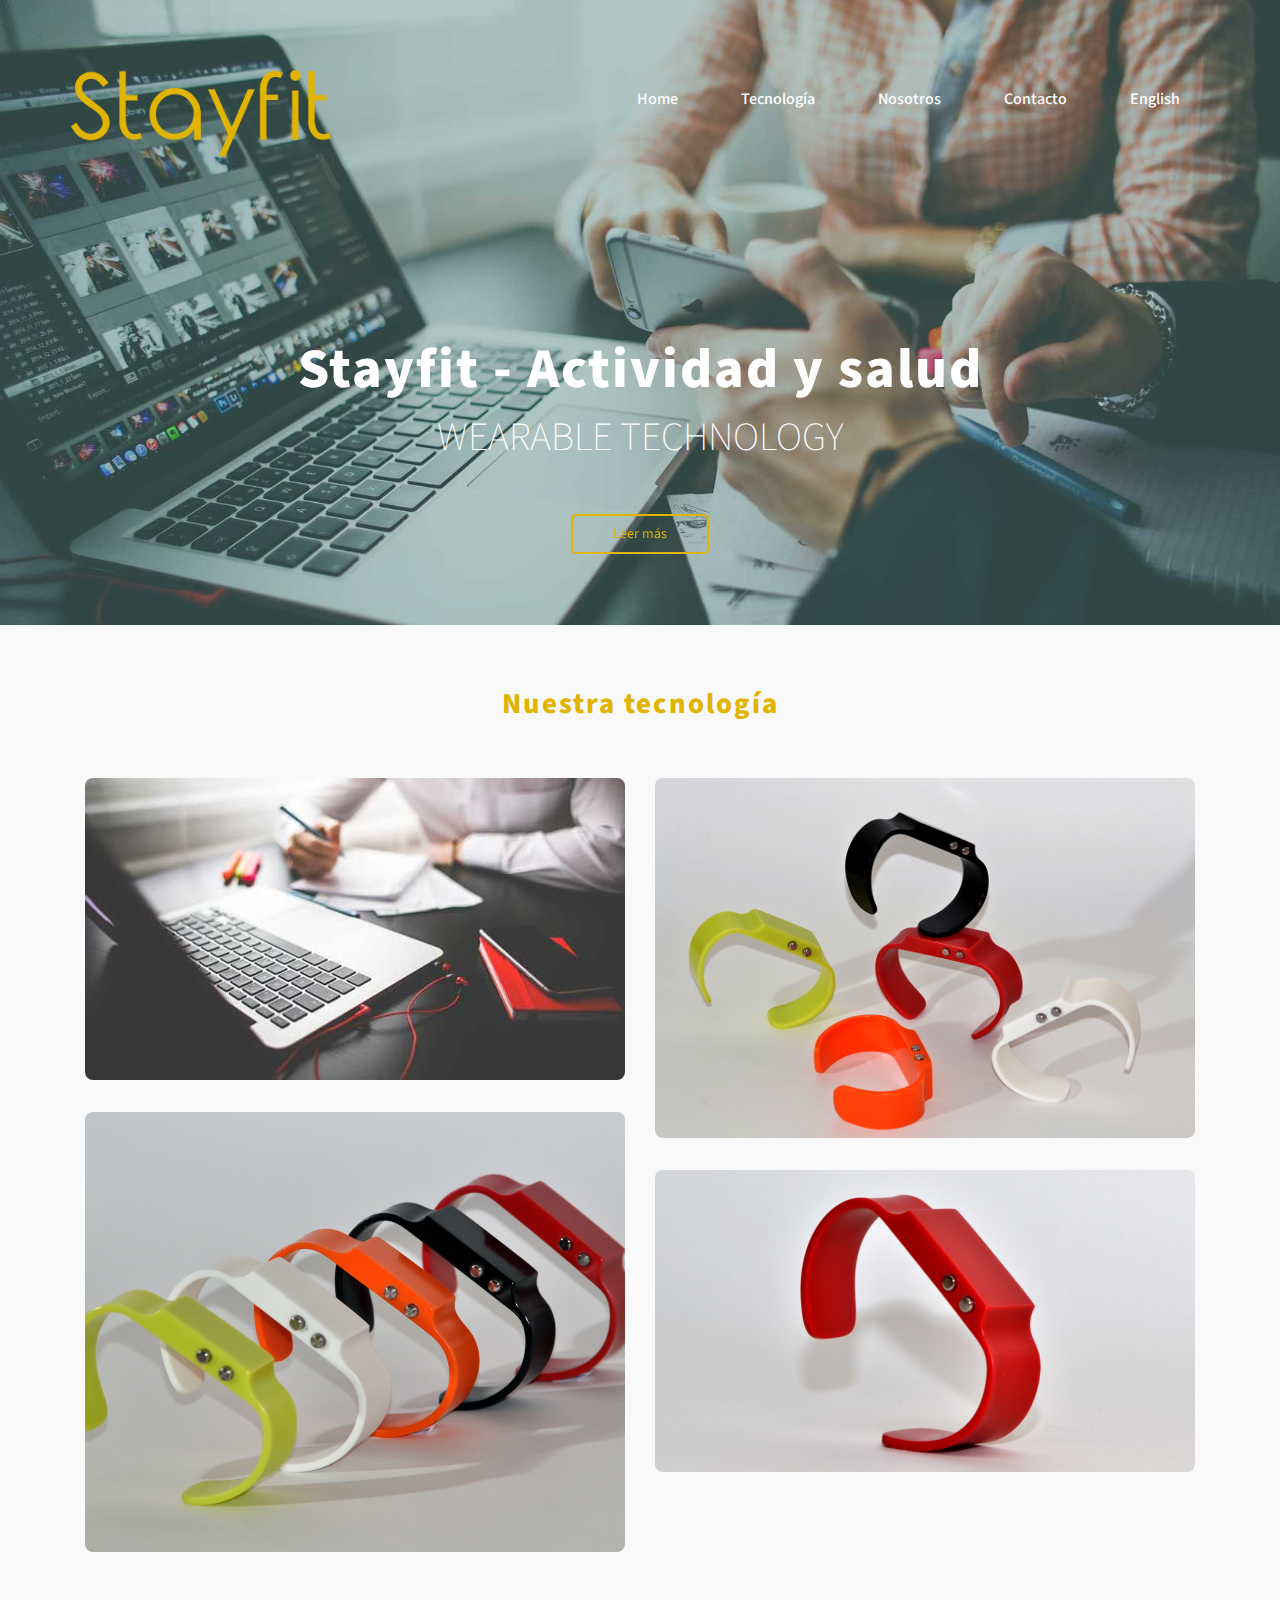
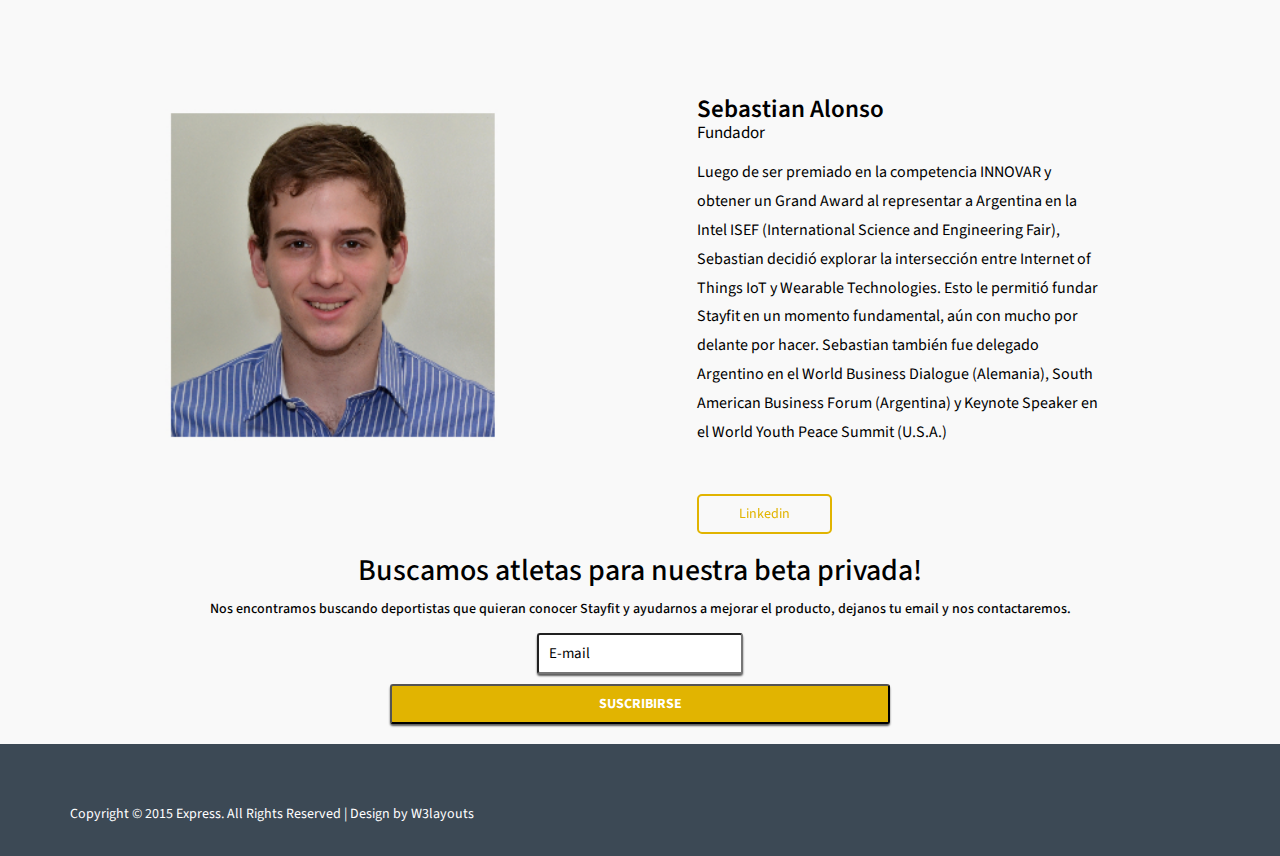
==== commit 54da4d56: "lalalala" ====
--- a/index.html
+++ b/index.html
@@ -87,7 +87,7 @@
 						<img class="one" src="images/1.jpg" alt=" " title="Science Laboratory" />
 						<div class="b-wrapper">
 							<h2 class="b-animate b-from-left    b-delay03 ">
-								<div class="text-info">
+								<div class="text-info" style="width:95%; margin:0 auto;">
 									<h4>Comunidad</h4>
 									<p>Estudiá tu rendimiento y planteate desafíos con nuestra app de android. A través de nuestra plataforma podrás correr con tu equipo de amigos y competir en las mejores carreras exclusivas de Stayfit!</p>
 								</div>
@@ -100,7 +100,7 @@
 						<img class="one" src="images/4.jpg" alt=" " title="Science Laboratory" />
 						<div class="b-wrapper">
 							<h2 class="b-animate b-from-left    b-delay03 ">
-								<div class="text-info text-info4">
+								<div class="text-info text-info4" style="width:95%; margin:0 auto;">
 									<h4>Filosofía Laufzeit</h4>
 									<p>Entendemos que a la hora de entrenar necesitas confiar en la tecnología. Nosotros conocemos la situación y preparamos todos nuestros dispositivos con los mas altos niveles de calidad para que siempre puedas confiar en ellos.</p>
 								</div>
@@ -115,7 +115,7 @@
 						<img class="one" src="images/2.jpg" alt=" " title="Science Laboratory" />
 						<div class="b-wrapper">
 							<h2 class="b-animate b-from-left    b-delay03 ">
-								<div class="text-info text-info2 Forest">
+								<div class="text-info text-info2 Forest" style="width:95%; margin:0 auto;">
 									<h4>Tecnología para todos los días</h4>
 									<p>Nuestras pulseras poseen todos los sensores necesarios para que entiendas al máximo tu actividad. Desde acelerómetros a sensores de actividad cardíaca, Stayfit es el compañero ideal para conocer tu actividad física, la calidad de tu sueño y mucho mas.</p>
 								</div>
@@ -128,7 +128,7 @@
 						<img class="one" src="images/3.jpg" alt=" " title="Science Laboratory" />
 						<div class="b-wrapper">
 							<h2 class="b-animate b-from-left    b-delay03 ">
-								<div class="text-info asd">
+								<div class="text-info asd" style="width:95%; margin:0 auto;">
 									<h4>Diseño y simpleza</h4>
 									<p>Nuestra misión desde el comienzo fue poner el ojo en lo importante y quitar todo aquello que sobra. Stayfit no es un reloj. Stayfit es el compañero de una vida mas inteligente, en donde tomamos control completo de nuestra salud.</p>
 								</div>
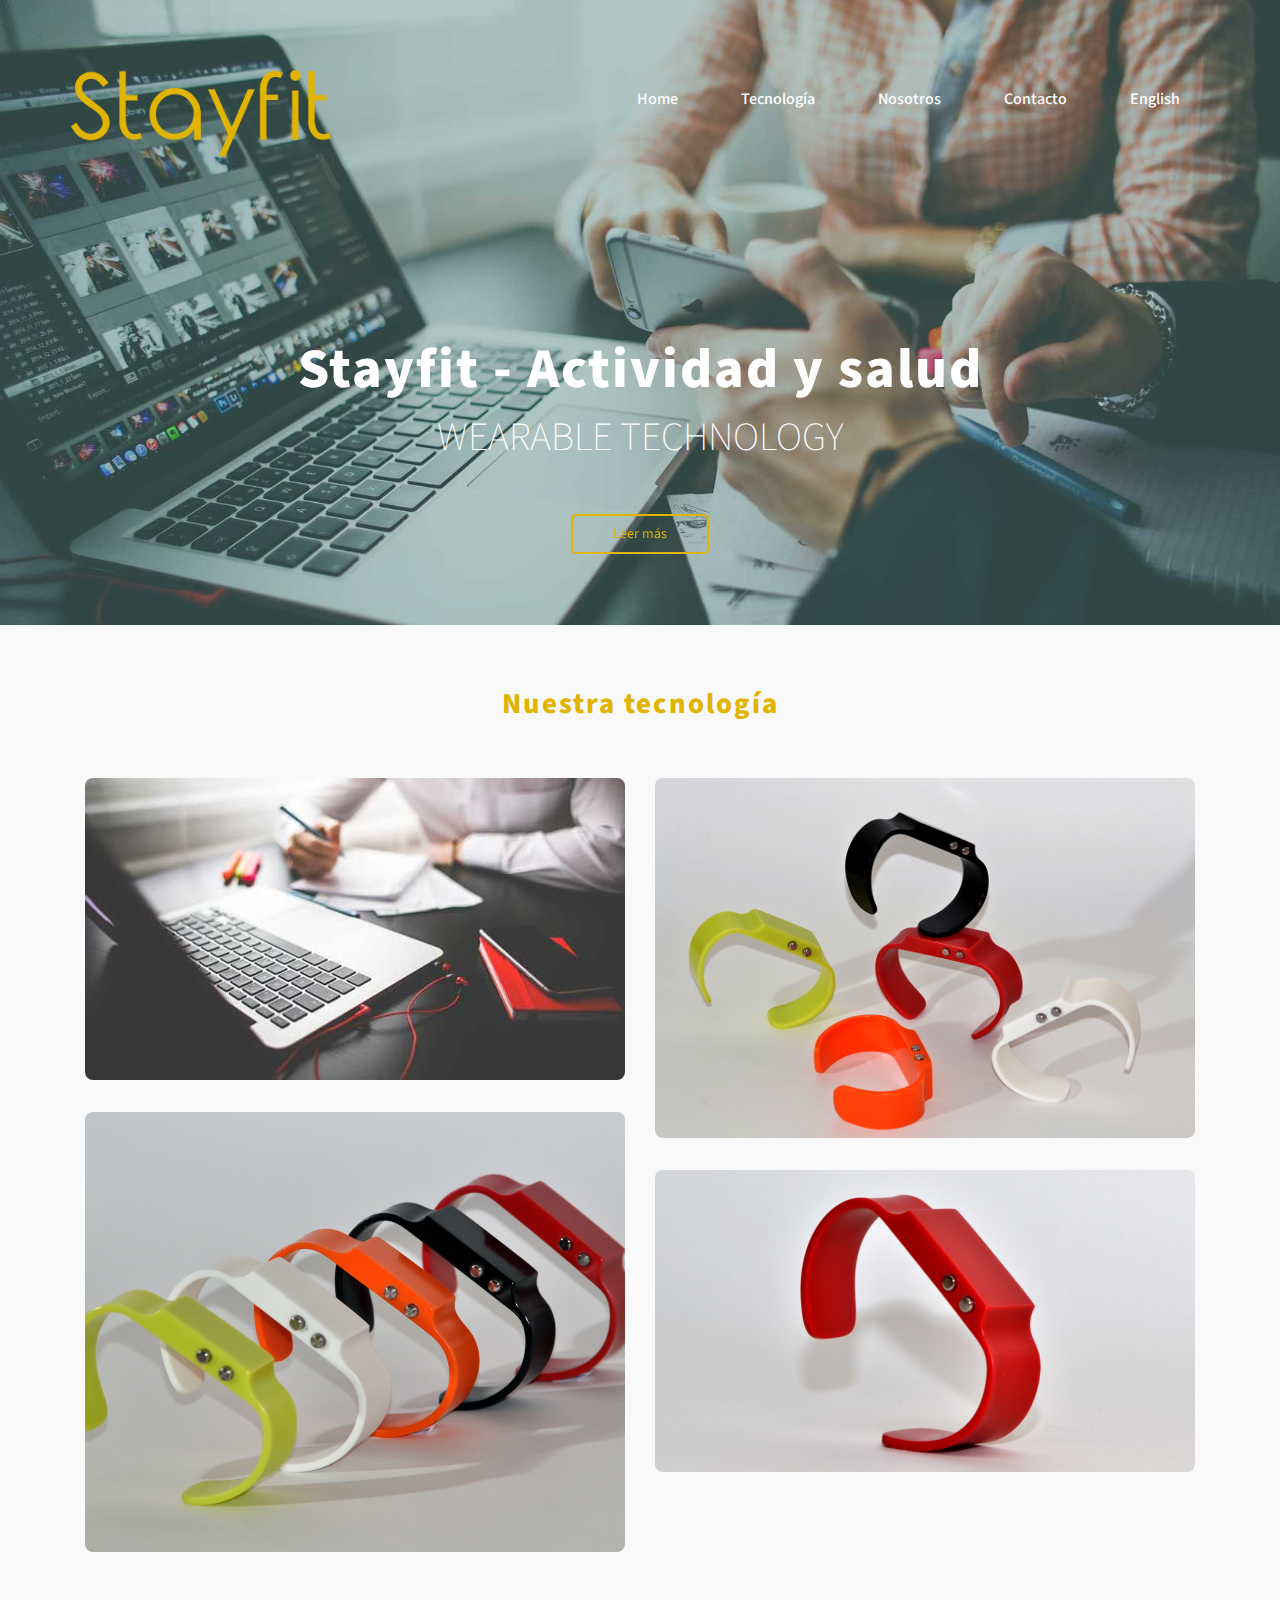
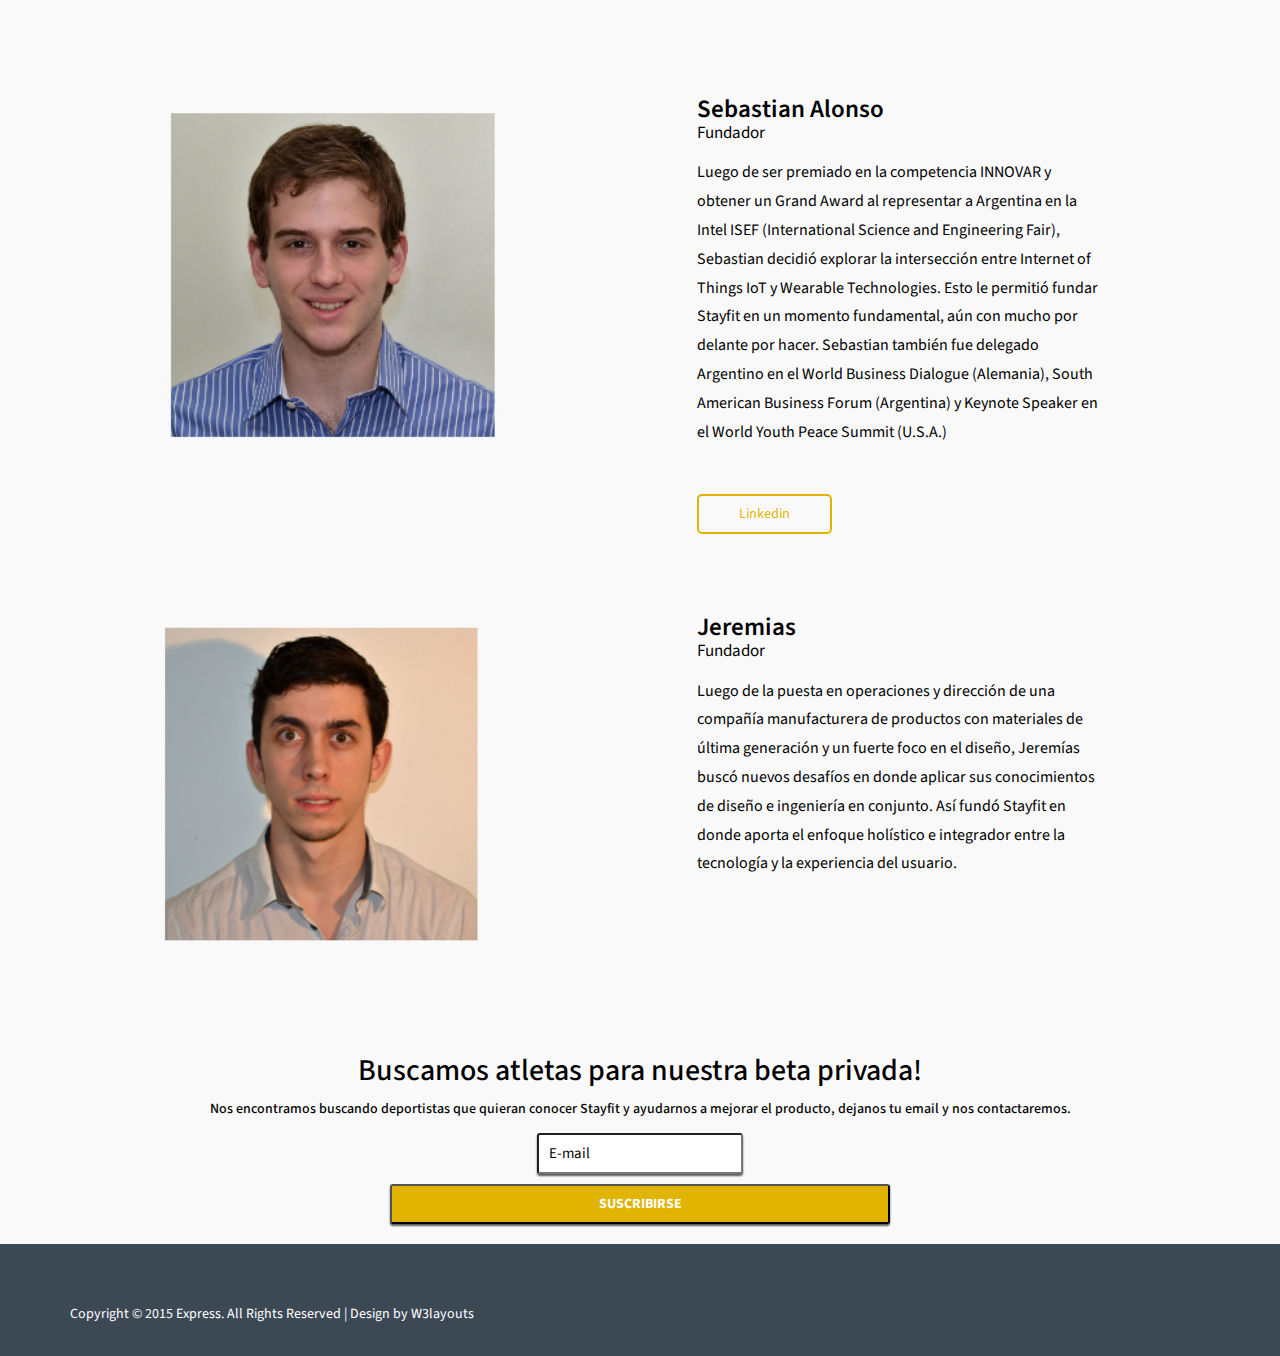
==== commit 504ba385: "added jere to the site" ====
--- a/index.html
+++ b/index.html
@@ -150,7 +150,7 @@
 		</script>
 <!-- //portfolio -->
 <!-- about -->
-	<div id="about" class="about">
+	<div id="about" class="about aboutseba">
 		<div class="container">
 			<div class="about-info">
 				<h3>Sebastian Alonso
@@ -159,6 +159,19 @@
 				<div class="read">
 					<a href="https://ar.linkedin.com/in/alonsebastian" class="hvr-rectangle-out scroll">Linkedin</a>
 				</div>
+			</div>
+		</div>
+	</div>
+	<div class="about aboutjere">
+		<div class="container">
+			<div class="about-info">
+				<h3>Jeremias
+					<span>Fundador</span></h3>
+				<p>Luego de la puesta en operaciones y dirección de una compañía manufacturera de productos con materiales de última generación y un fuerte foco en el diseño, Jeremías buscó nuevos desafíos en donde aplicar sus conocimientos de diseño e ingeniería en conjunto. Así fundó Stayfit en donde aporta el enfoque holístico e integrador entre la tecnología y la experiencia del usuario.</p>
+<!--				<div class="read">
+					<a href="https://ar.linkedin.com/in/alonsebastian" class="hvr-rectangle-out scroll">Linkedin</a>
+				</div>
+-->
 			</div>
 		</div>
 	</div>
--- a/css/style.css
+++ b/css/style.css
@@ -364,8 +364,13 @@
 }
 /*-- //portfolio --*/
 /*-- about --*/
+.aboutseba{
+	background:url(../images/5.jpg) no-repeat 0px 0px;
+}
+.aboutjere{
+	background:url(../images/6.jpg) no-repeat 0px 0px;
+}
 .about{
-	background:url(../images/5.jpg) no-repeat 0px 0px;
 	background-size:cover;
 	-webkit-background-size:cover;
 	-moz-background-size:cover;
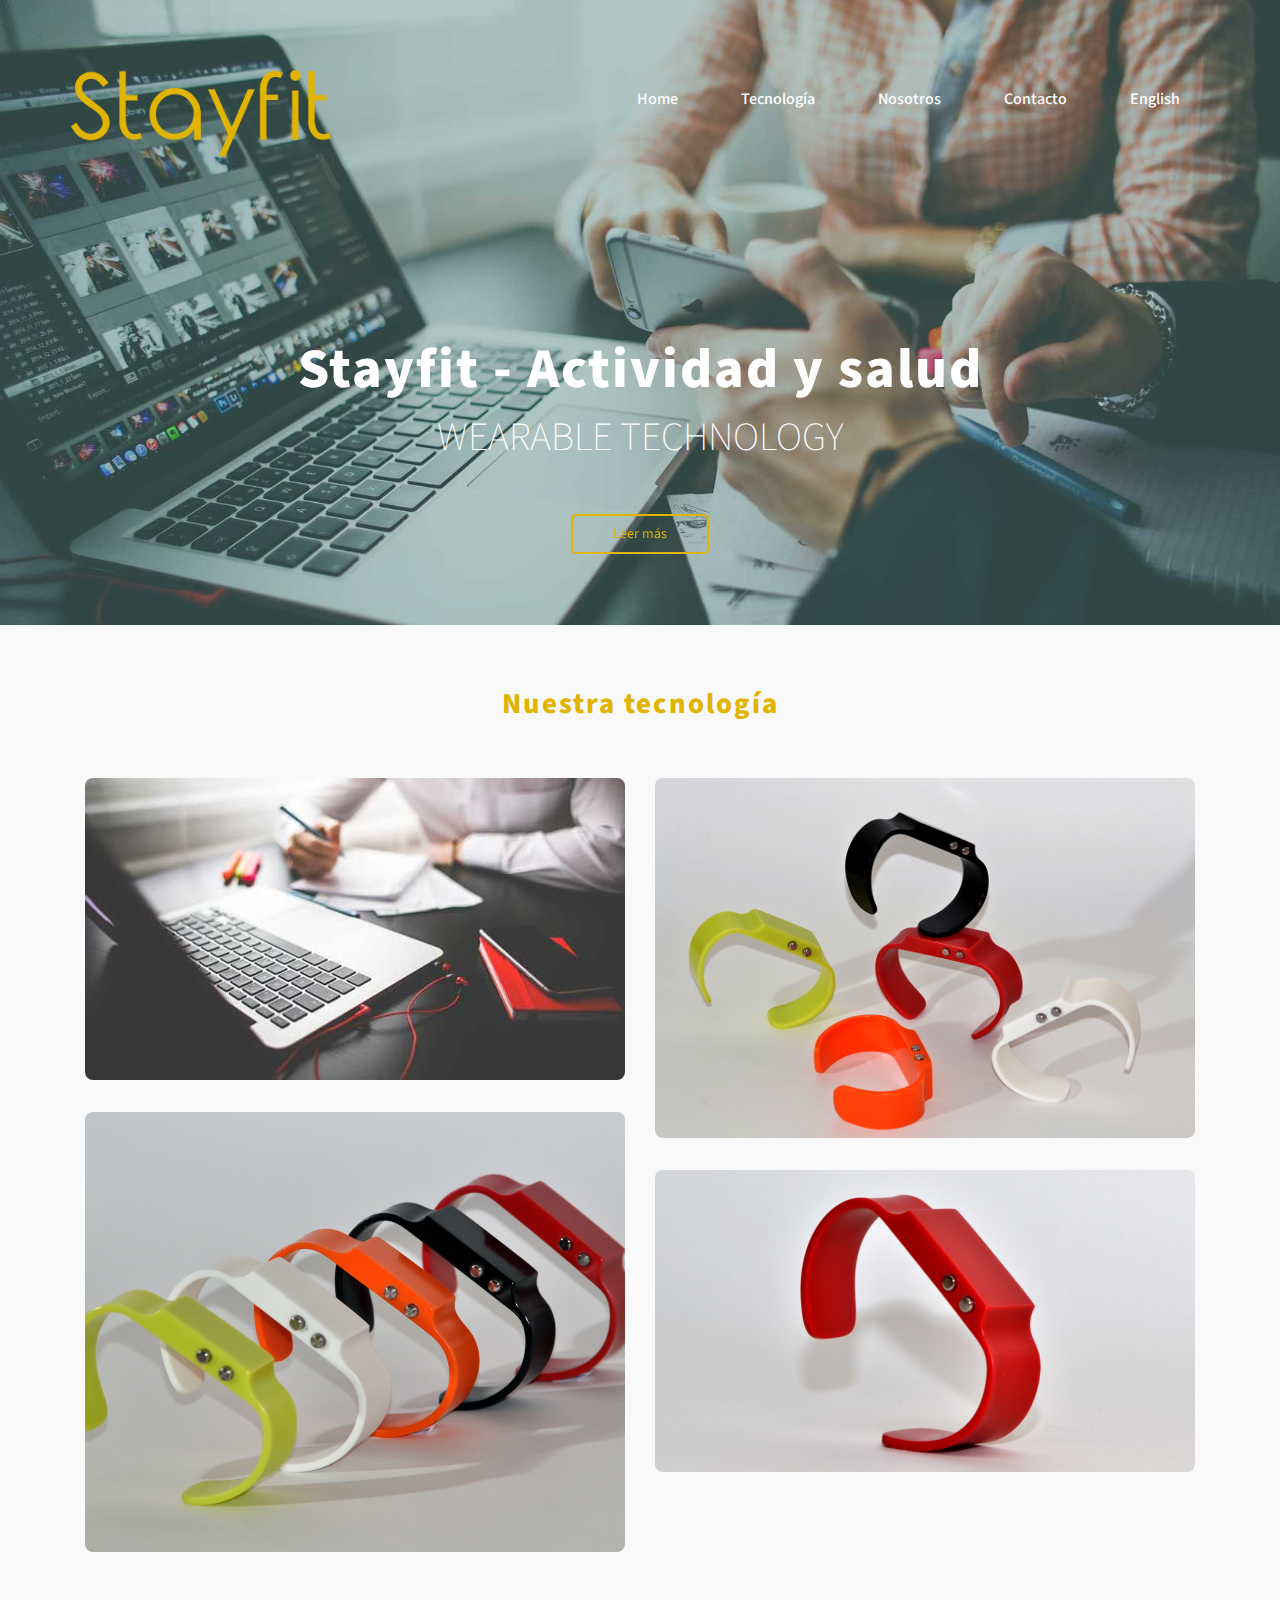
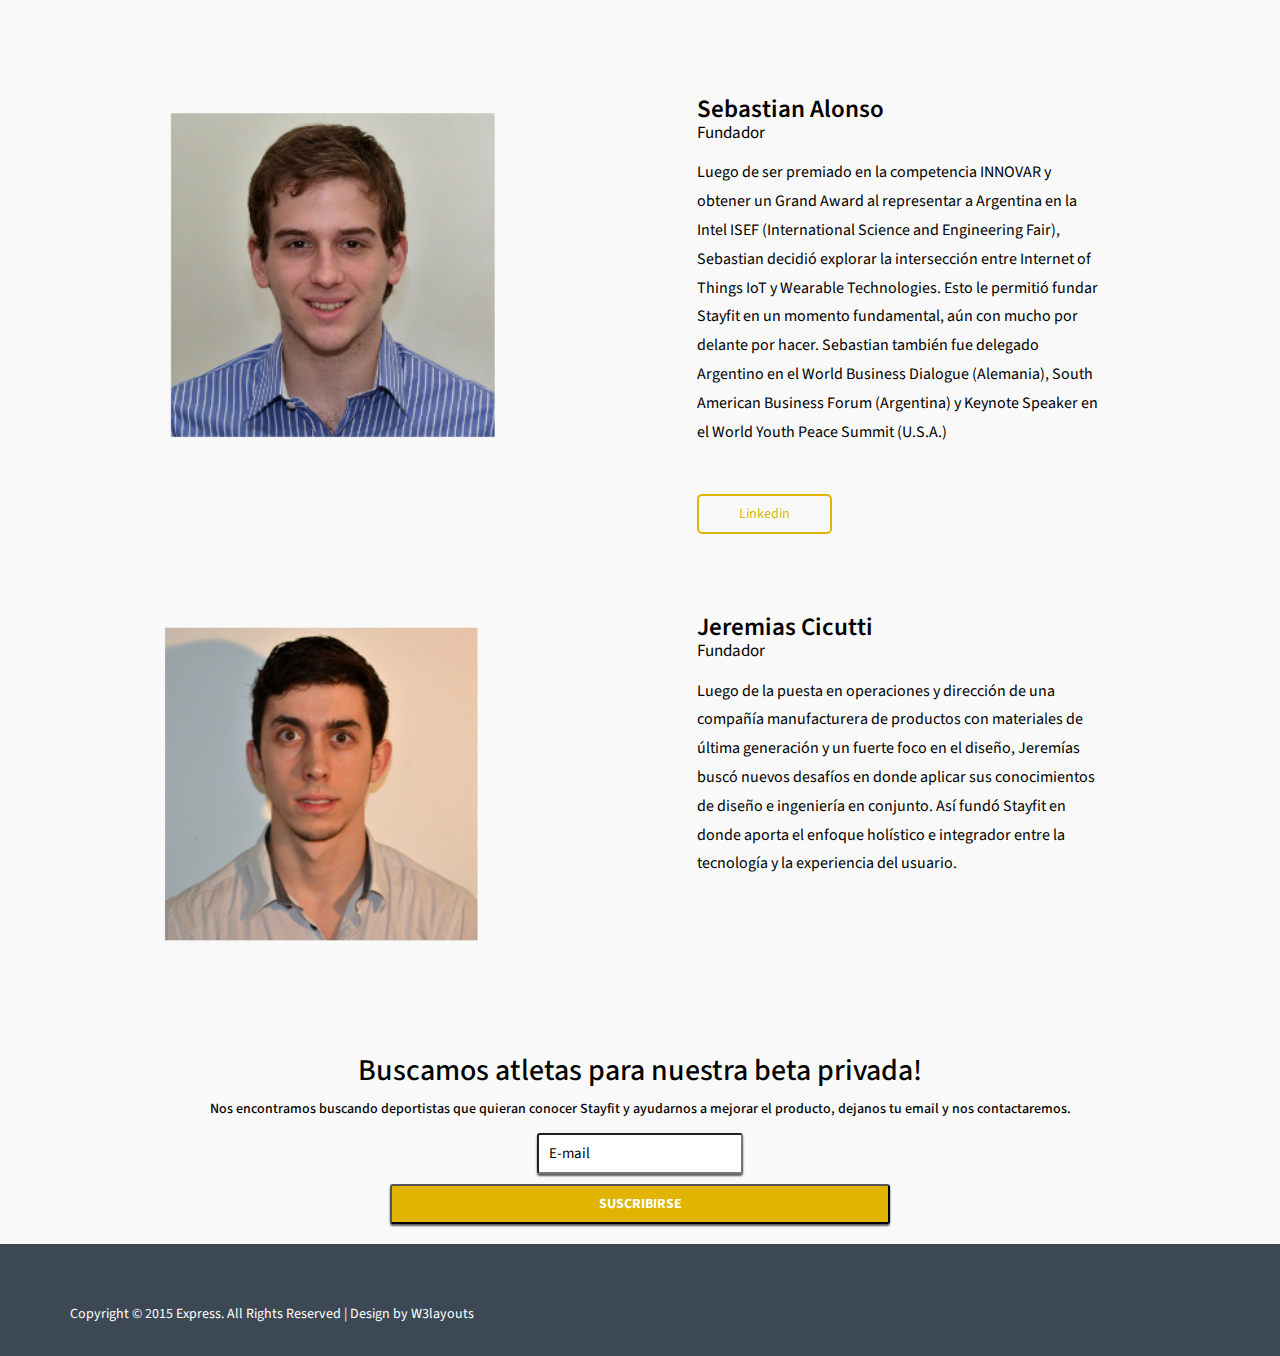
==== commit 08ad664c: "added jere to the site" ====
--- a/index.html
+++ b/index.html
@@ -165,7 +165,7 @@
 	<div class="about aboutjere">
 		<div class="container">
 			<div class="about-info">
-				<h3>Jeremias
+				<h3>Jeremias Cicutti
 					<span>Fundador</span></h3>
 				<p>Luego de la puesta en operaciones y dirección de una compañía manufacturera de productos con materiales de última generación y un fuerte foco en el diseño, Jeremías buscó nuevos desafíos en donde aplicar sus conocimientos de diseño e ingeniería en conjunto. Así fundó Stayfit en donde aporta el enfoque holístico e integrador entre la tecnología y la experiencia del usuario.</p>
 <!--				<div class="read">
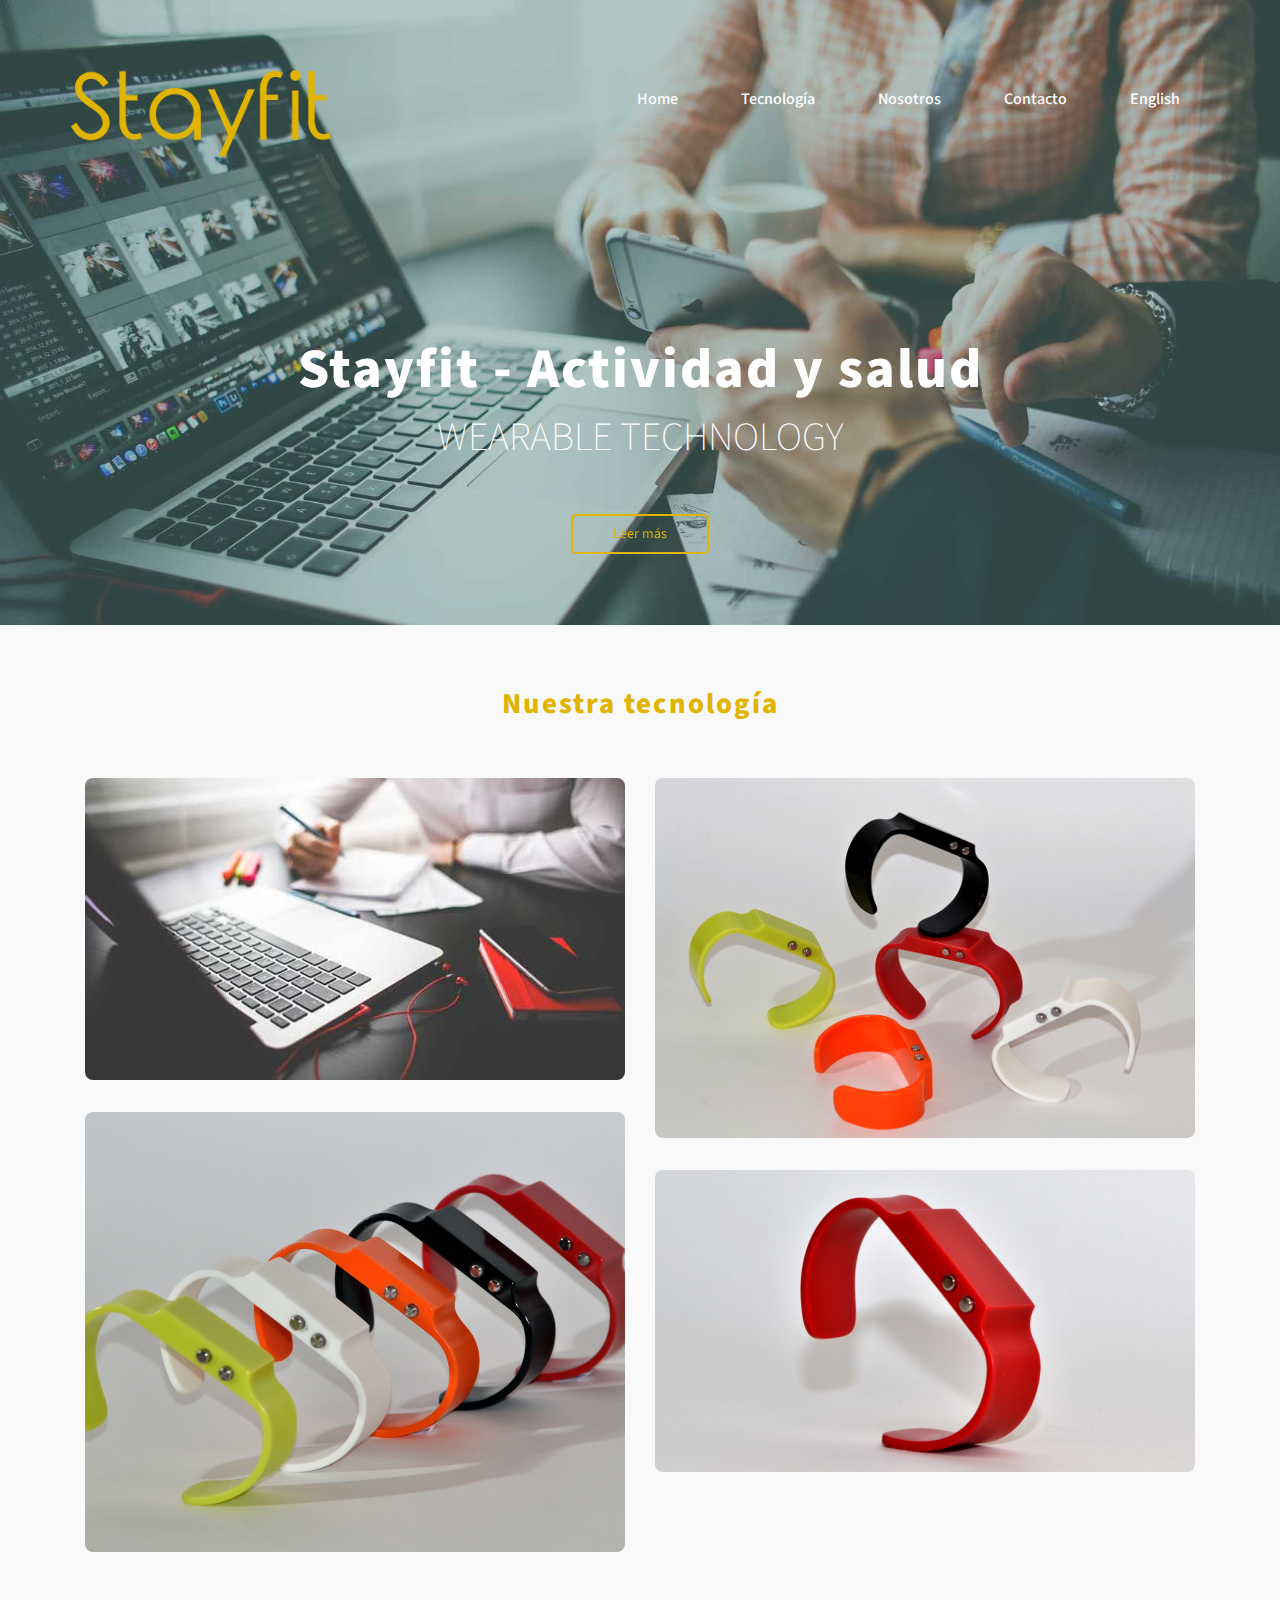
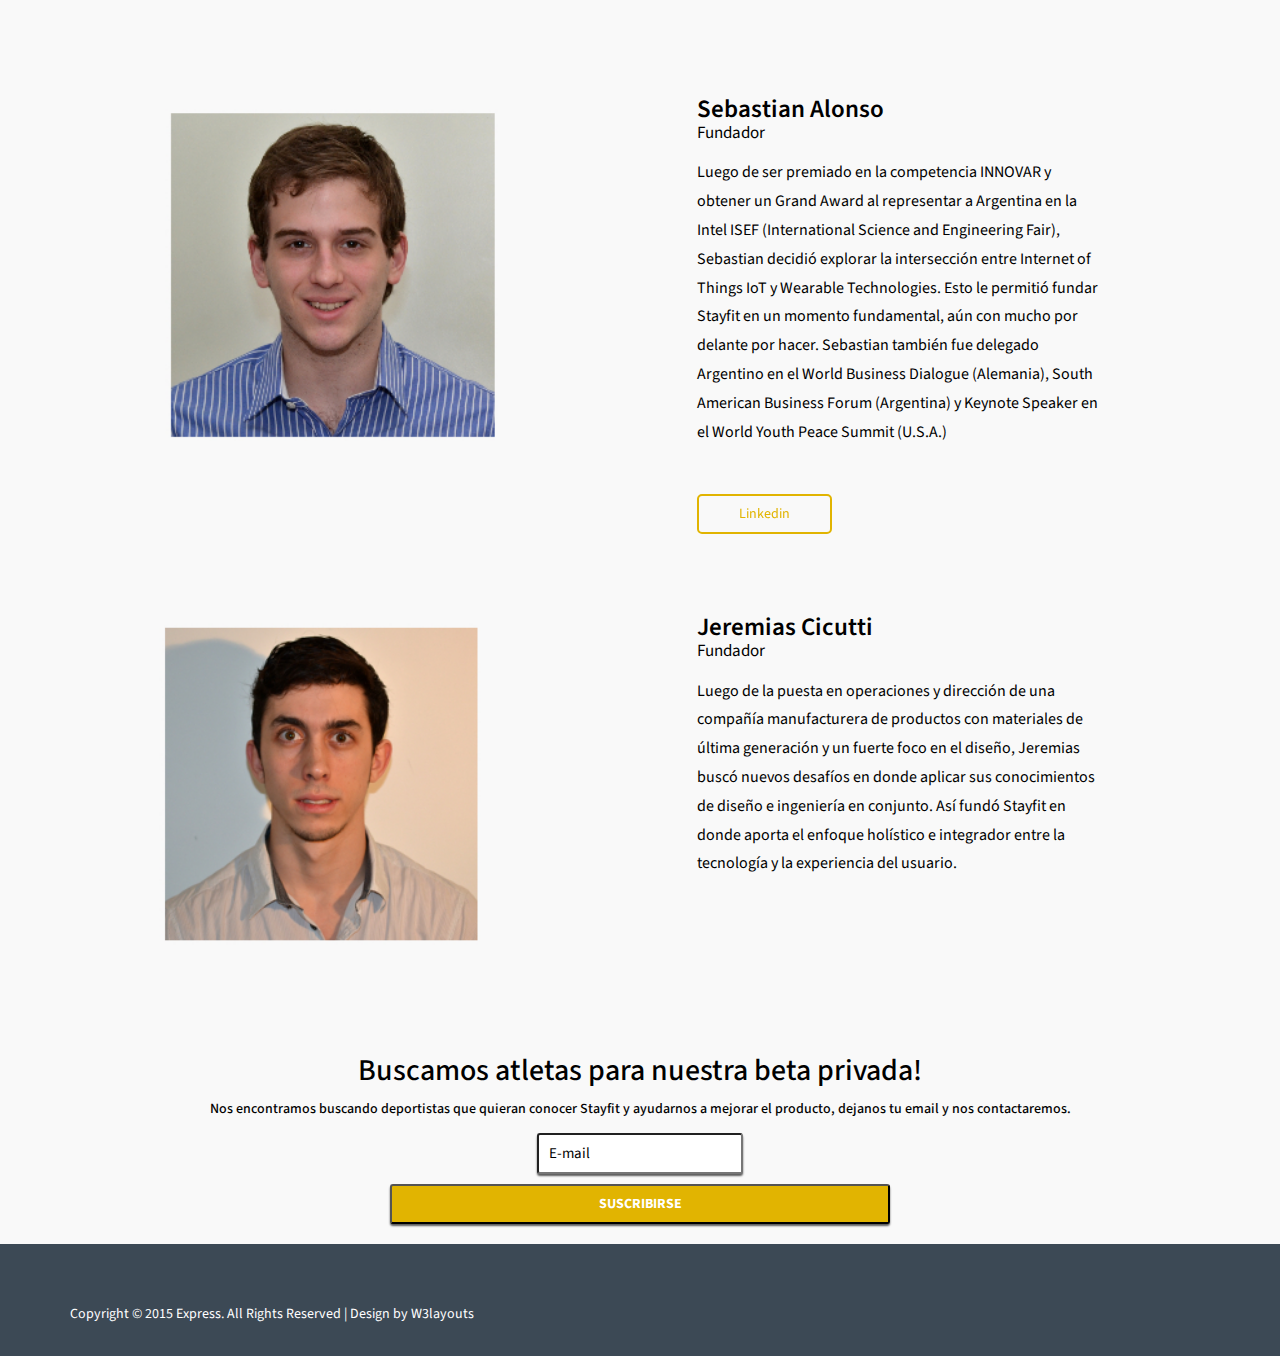
==== commit d1b802b1: "added jere to the english v" ====
--- a/index.html
+++ b/index.html
@@ -167,7 +167,7 @@
 			<div class="about-info">
 				<h3>Jeremias Cicutti
 					<span>Fundador</span></h3>
-				<p>Luego de la puesta en operaciones y dirección de una compañía manufacturera de productos con materiales de última generación y un fuerte foco en el diseño, Jeremías buscó nuevos desafíos en donde aplicar sus conocimientos de diseño e ingeniería en conjunto. Así fundó Stayfit en donde aporta el enfoque holístico e integrador entre la tecnología y la experiencia del usuario.</p>
+				<p>Luego de la puesta en operaciones y dirección de una compañía manufacturera de productos con materiales de última generación y un fuerte foco en el diseño, Jeremias buscó nuevos desafíos en donde aplicar sus conocimientos de diseño e ingeniería en conjunto. Así fundó Stayfit en donde aporta el enfoque holístico e integrador entre la tecnología y la experiencia del usuario.</p>
 <!--				<div class="read">
 					<a href="https://ar.linkedin.com/in/alonsebastian" class="hvr-rectangle-out scroll">Linkedin</a>
 				</div>
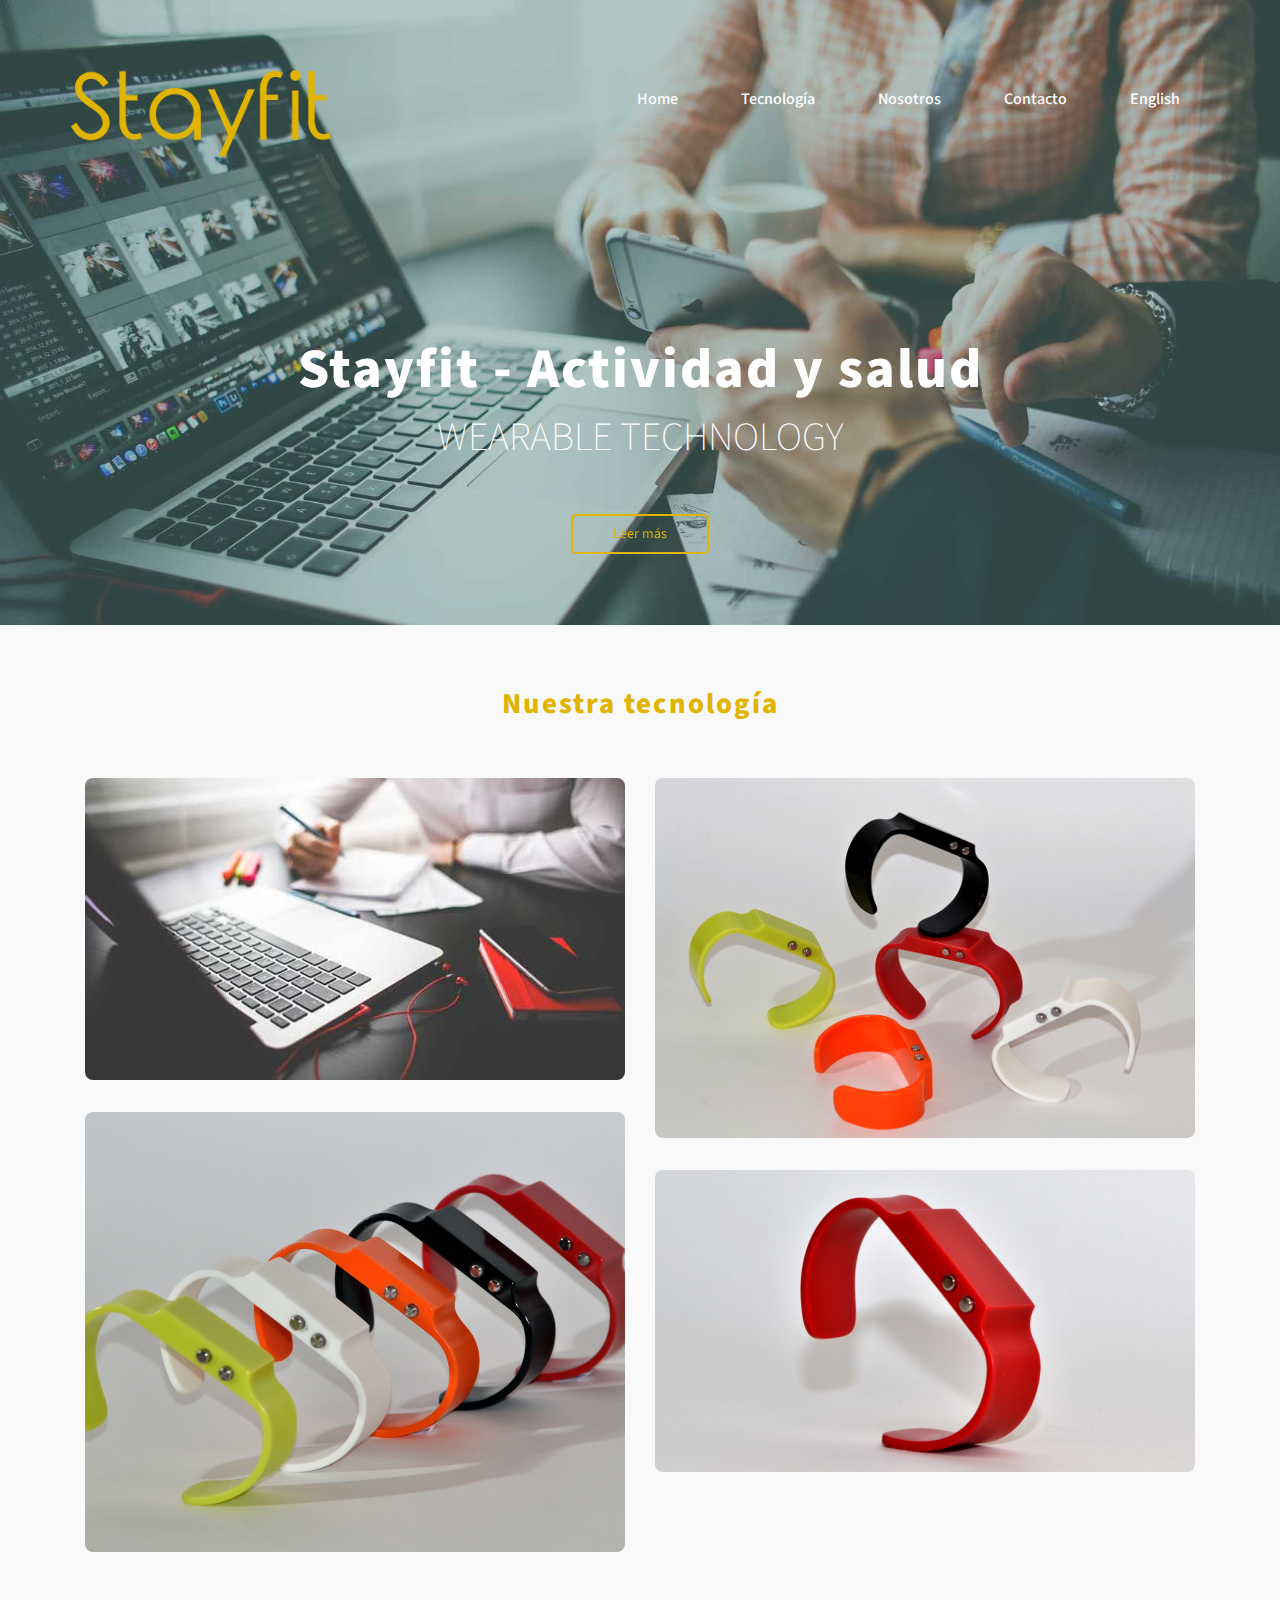
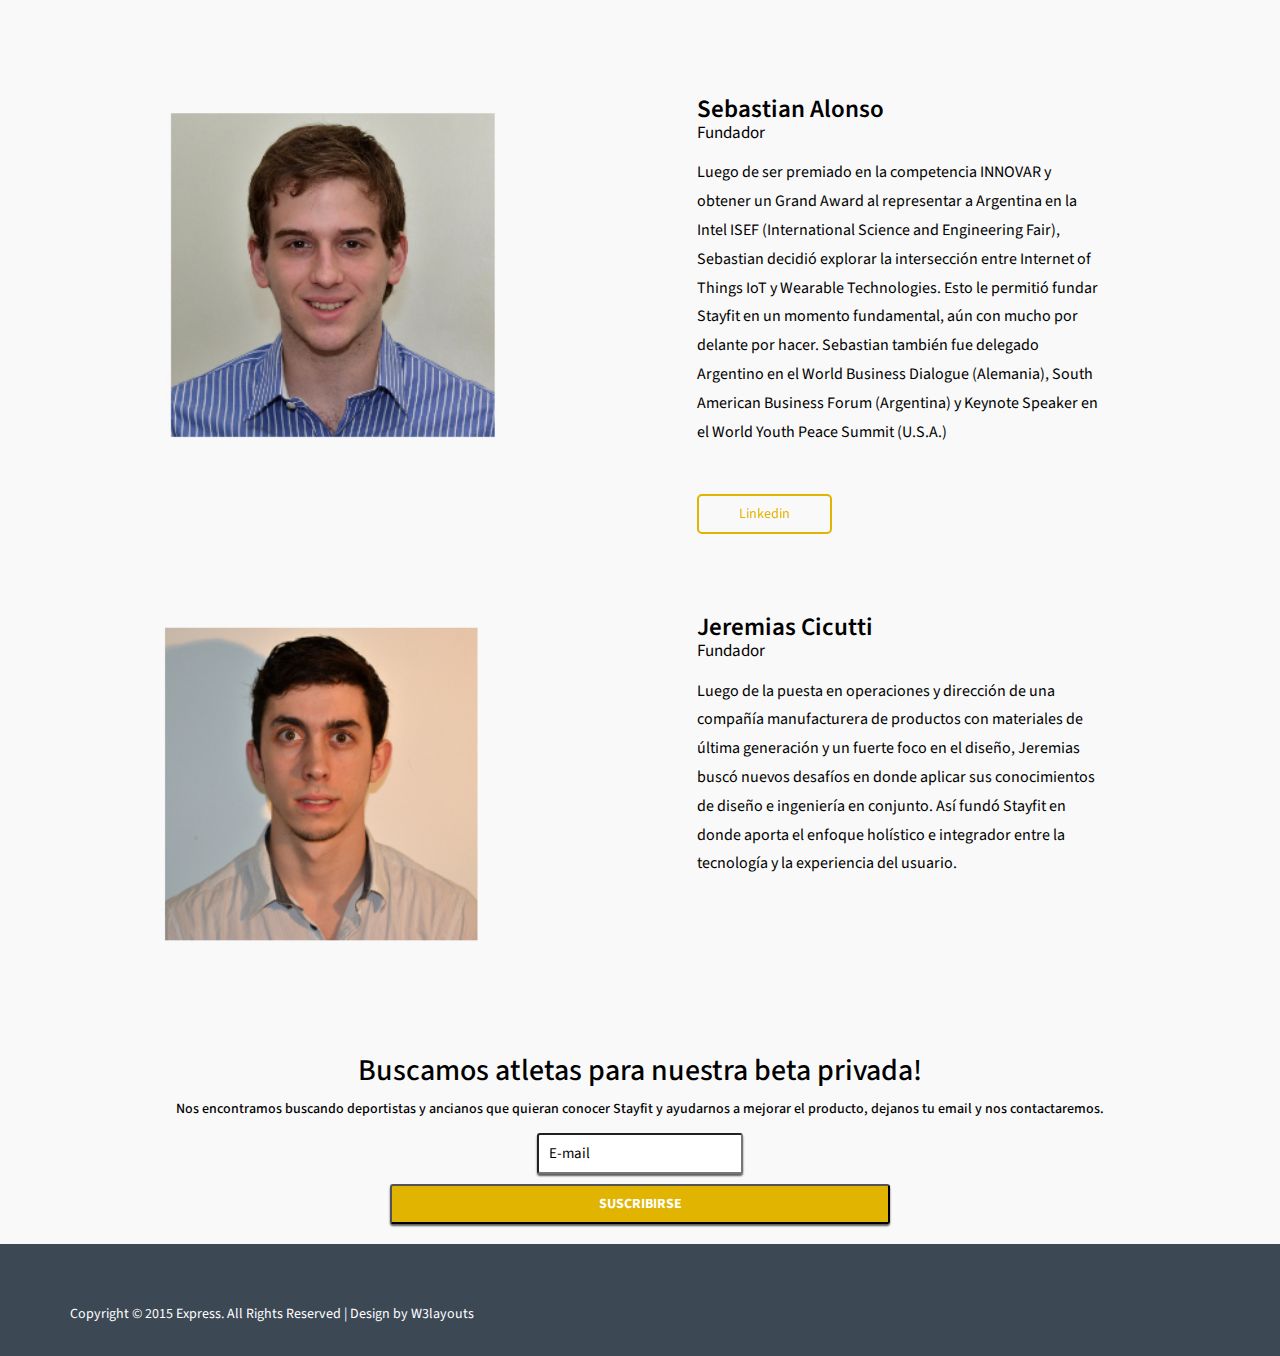
==== commit 62083805: "addapted the idea to elders care" ====
--- a/index.html
+++ b/index.html
@@ -88,8 +88,8 @@
 						<div class="b-wrapper">
 							<h2 class="b-animate b-from-left    b-delay03 ">
 								<div class="text-info" style="width:95%; margin:0 auto;">
-									<h4>Comunidad</h4>
-									<p>Estudiá tu rendimiento y planteate desafíos con nuestra app de android. A través de nuestra plataforma podrás correr con tu equipo de amigos y competir en las mejores carreras exclusivas de Stayfit!</p>
+									<h4>Vida Inteligente para los ancianos</h4>
+									<p>Estudiá tu rendimiento y planteate milestones con nuestra app de android. A través de nuestra plataforma podrás tu actividad corporal y acceder a un cuidado personal y cuantitativo de tu salud! </p>
 								</div>
 							</h2>
 						</div>
@@ -102,7 +102,7 @@
 							<h2 class="b-animate b-from-left    b-delay03 ">
 								<div class="text-info text-info4" style="width:95%; margin:0 auto;">
 									<h4>Filosofía Laufzeit</h4>
-									<p>Entendemos que a la hora de entrenar necesitas confiar en la tecnología. Nosotros conocemos la situación y preparamos todos nuestros dispositivos con los mas altos niveles de calidad para que siempre puedas confiar en ellos.</p>
+									<p>Entendemos que a la hora de cuidar tu salud necesitas confiar en la tecnología. La calidad de nuestros dispositivos fue cuidadosamente diseñada para enfocarnos sólo en vos y tu cuerpo.</p>
 								</div>
 							</h2>
 						</div>
@@ -182,7 +182,7 @@
     <div id="mc_embed_signup_scroll">
 <center>
 	<h2>Buscamos atletas para nuestra beta privada!</h2>
-	<h5 style="padding-top: 15px; padding-bottom:15px; width:80%;">Nos encontramos buscando deportistas que quieran conocer Stayfit y ayudarnos a mejorar el producto, dejanos tu email y nos contactaremos.</h3>
+	<h5 style="padding-top: 15px; padding-bottom:15px; width:80%;">Nos encontramos buscando deportistas y ancianos que quieran conocer Stayfit y ayudarnos a mejorar el producto, dejanos tu email y nos contactaremos.</h3>
 	<input type="email" value="E-mail" name="EMAIL" class="email" id="mce-EMAIL" onfocus="if(this.value==this.defaultValue)this.value='';" onblur="if(this.value=='')this.value=this.defaultValue;">
 
 		<div class="response" id="mce-error-response" style="display:none"></div>
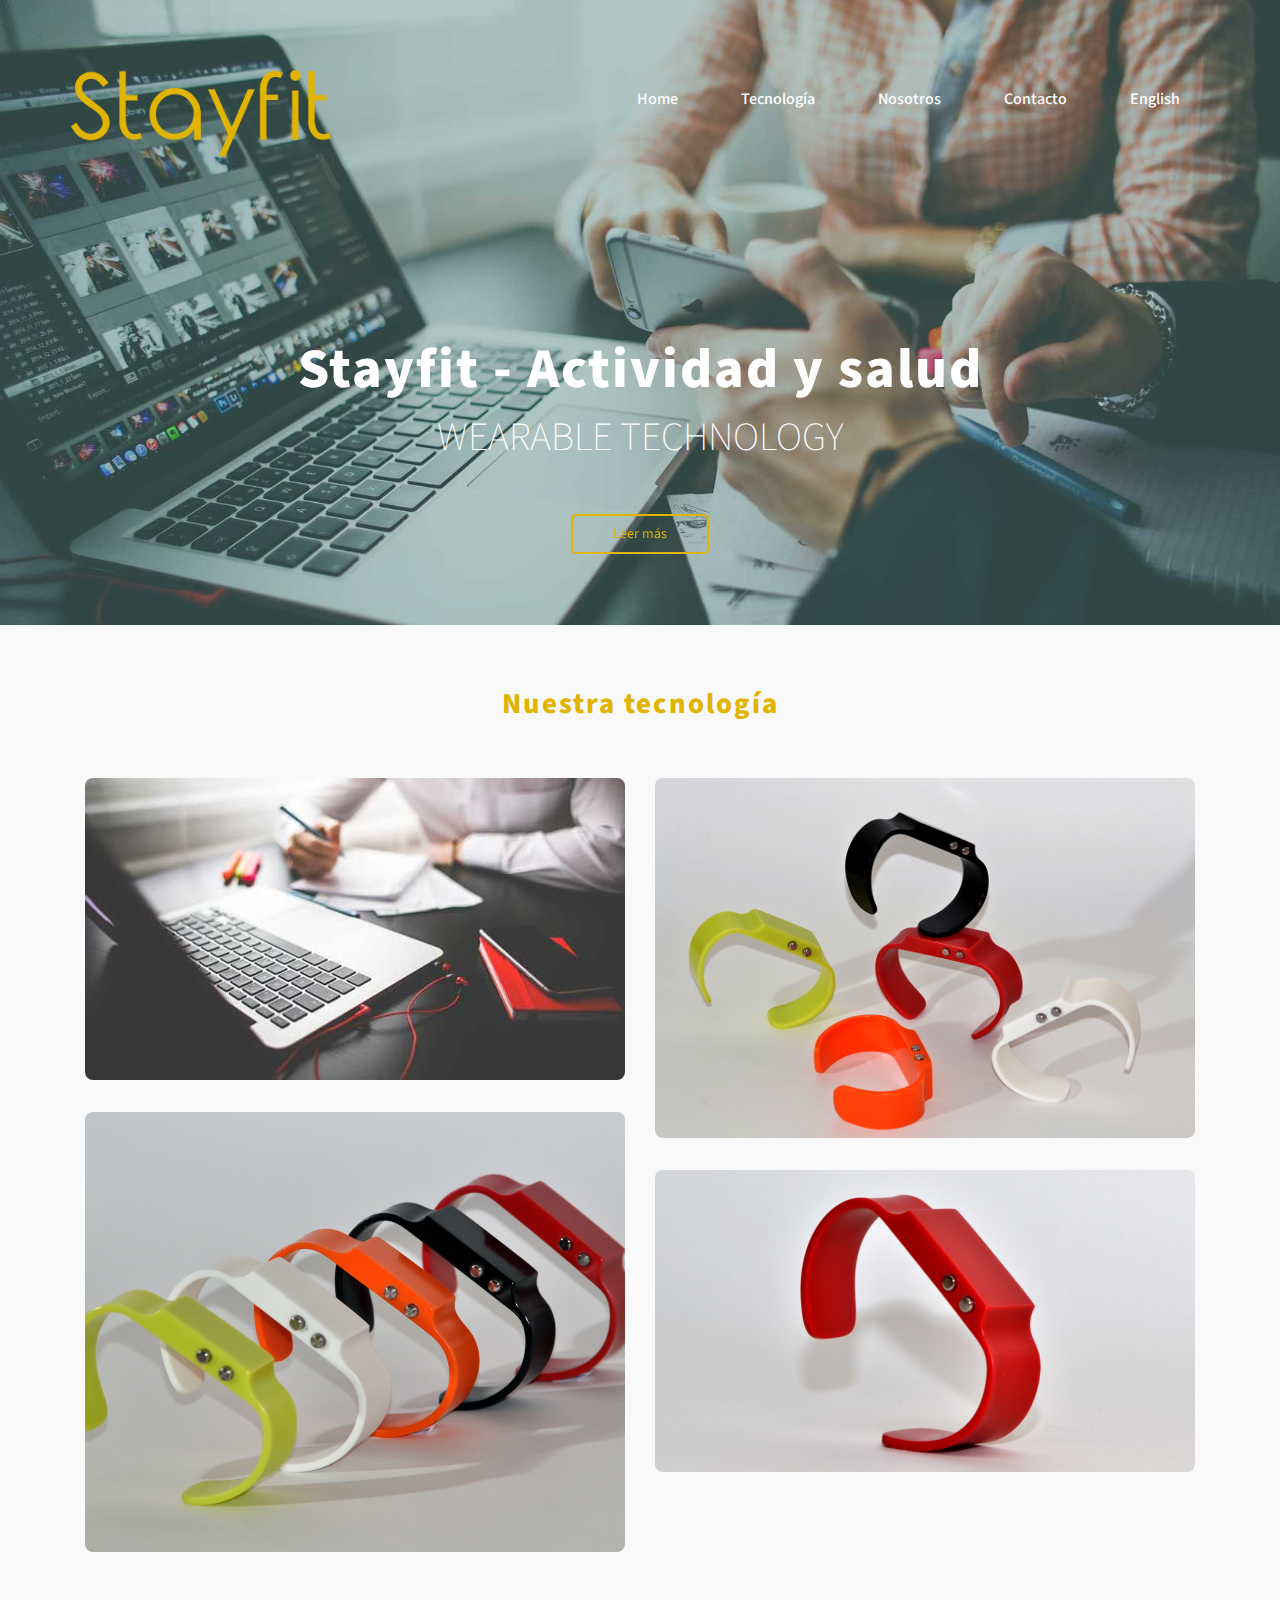
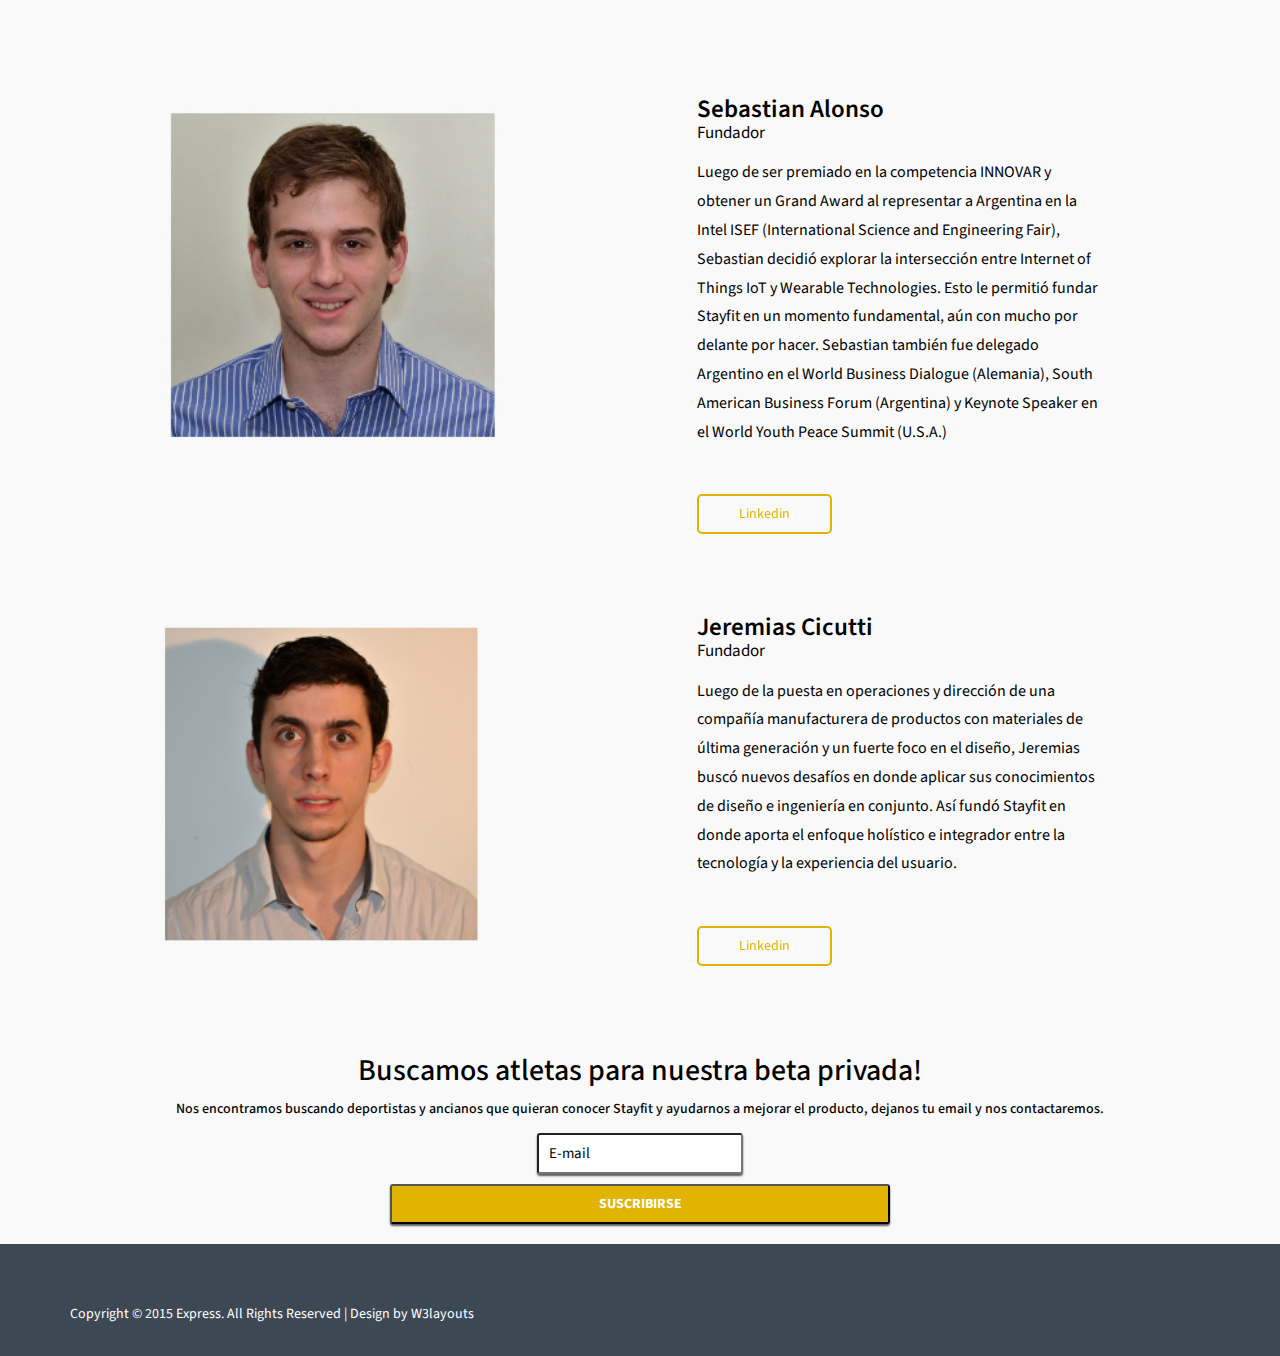
==== commit 87952f10: "added jeres linkedin" ====
--- a/index.html
+++ b/index.html
@@ -168,10 +168,10 @@
 				<h3>Jeremias Cicutti
 					<span>Fundador</span></h3>
 				<p>Luego de la puesta en operaciones y dirección de una compañía manufacturera de productos con materiales de última generación y un fuerte foco en el diseño, Jeremias buscó nuevos desafíos en donde aplicar sus conocimientos de diseño e ingeniería en conjunto. Así fundó Stayfit en donde aporta el enfoque holístico e integrador entre la tecnología y la experiencia del usuario.</p>
-<!--				<div class="read">
-					<a href="https://ar.linkedin.com/in/alonsebastian" class="hvr-rectangle-out scroll">Linkedin</a>
-				</div>
--->
+				<div class="read">
+					<a href="https://ar.linkedin.com/in/juan-jeremias-cicutti-799811109/en" class="hvr-rectangle-out scroll">Linkedin</a>
+				</div>
+
 			</div>
 		</div>
 	</div>
